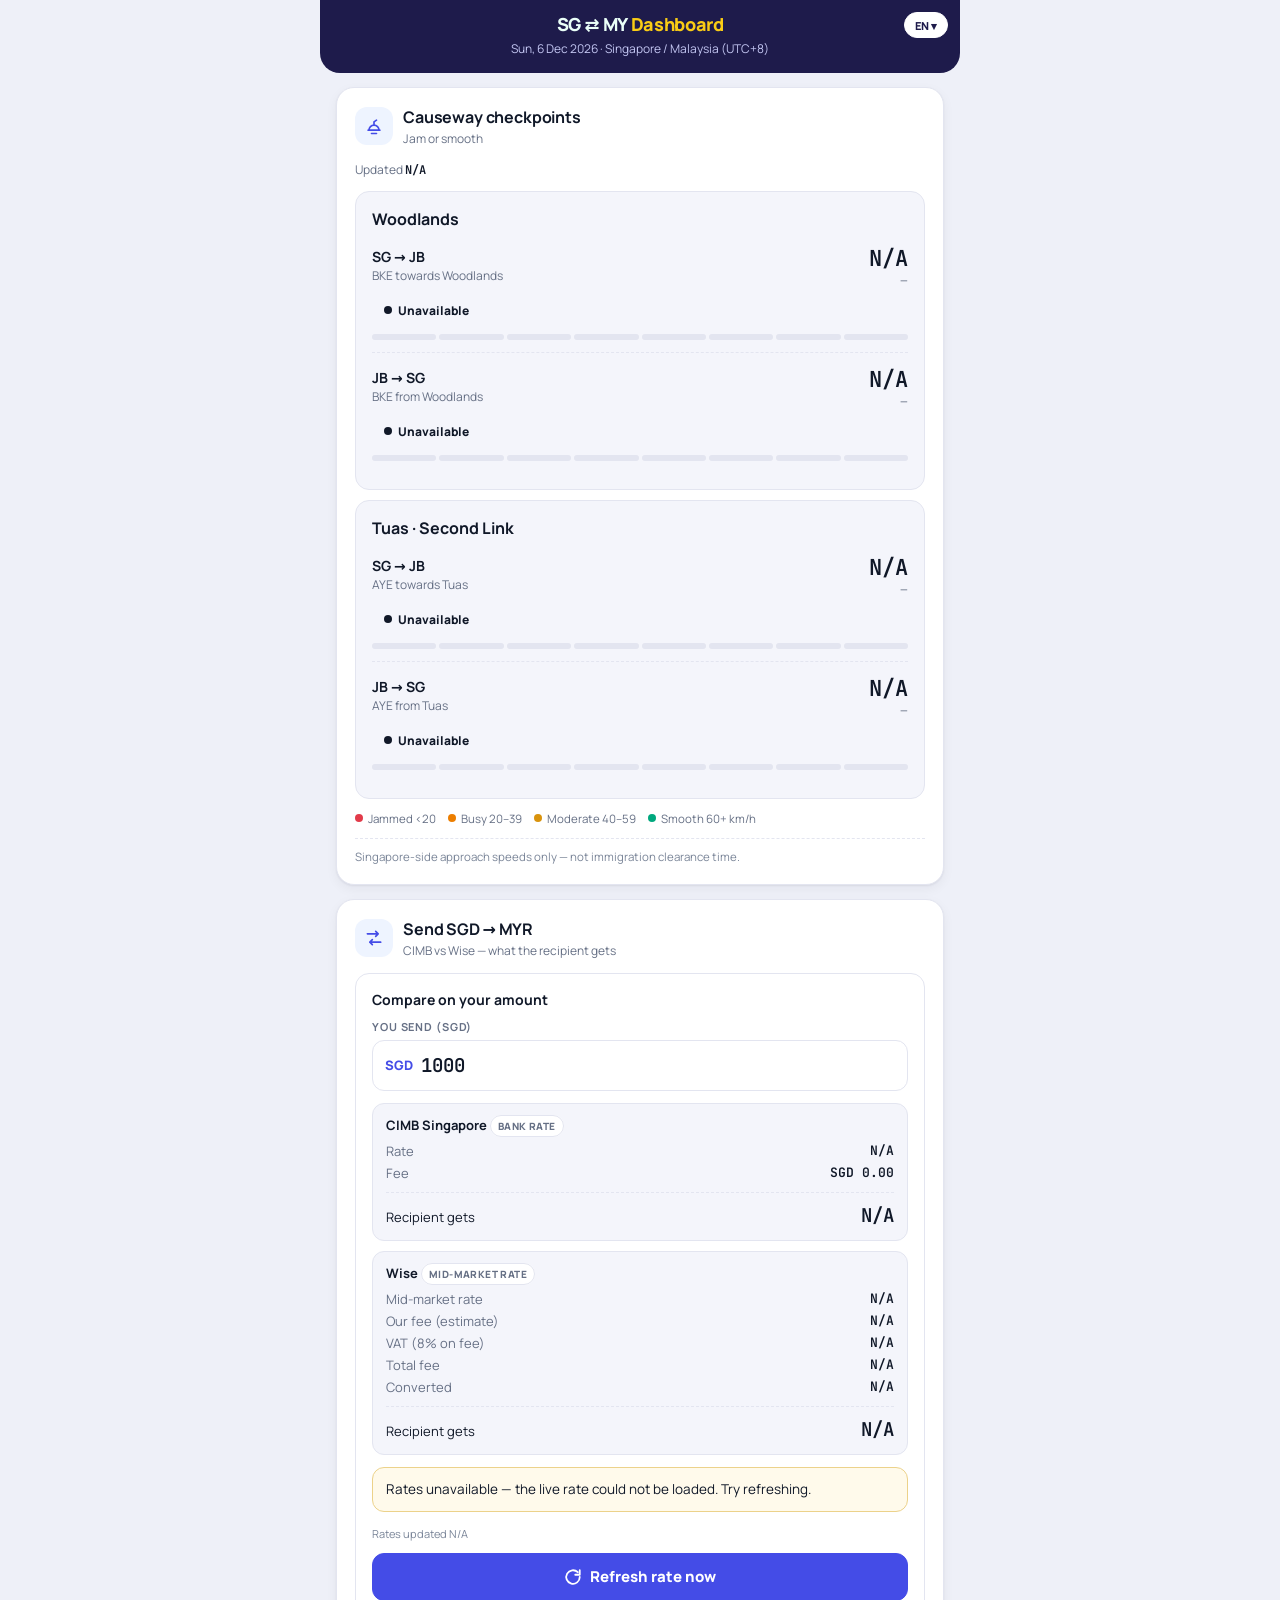
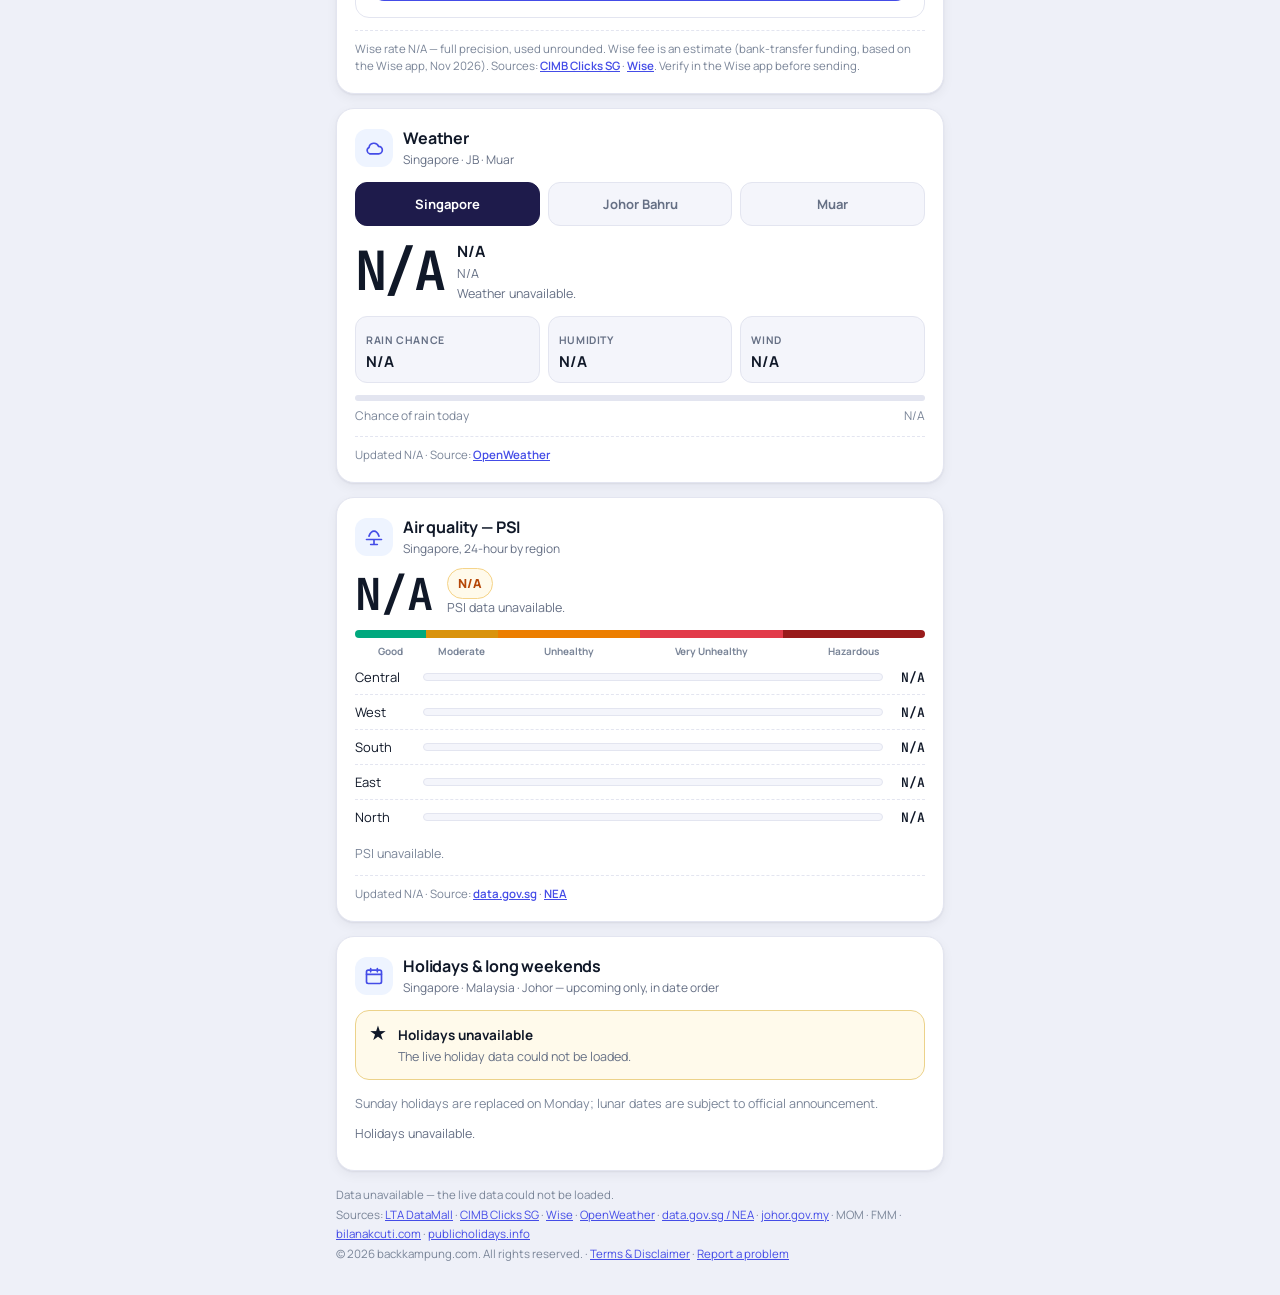
==== index.html @ 18e1eacb "Quick wins: share preview meta tags, real SVG favicon, footer feedback link (v2026-11-21.13)" ====
<!doctype html>
<!-- sgmydash page version: 2026-11-21.13 — bump on every deploy so the live version can be confirmed from the served HTML -->
<html lang="en">
<head>
<meta charset="utf-8" />
<meta name="viewport" content="width=device-width, initial-scale=1, viewport-fit=cover" />
<meta name="color-scheme" content="light dark" />
<link rel="icon" type="image/svg+xml" href="data:image/svg+xml,%3Csvg xmlns='http://www.w3.org/2000/svg' viewBox='0 0 64 64'%3E%3Crect width='64' height='64' rx='14' fill='%231e1b4b'/%3E%3Ctext x='32' y='44' font-size='36' text-anchor='middle' fill='%23facc15' font-family='Arial,sans-serif' font-weight='bold'%3E%E2%87%84%3C/text%3E%3C/svg%3E" />
<title>SG–MY Cross-Border Dashboard</title>
<meta name="description" content="Live Causeway checkpoint speeds, CIMB vs Wise SGD to MYR rates, Singapore/JB/Muar weather, PSI and holidays — in English, 中文 and Bahasa Malaysia." />
<meta property="og:type" content="website" />
<meta property="og:url" content="https://sgmydash.backkampung.com/" />
<meta property="og:title" content="SG–MY Cross-Border Dashboard" />
<meta property="og:description" content="Live Causeway checkpoint speeds, CIMB vs Wise SGD to MYR rates, Singapore/JB/Muar weather, PSI and holidays." />
<meta property="og:site_name" content="SG–MY Dashboard" />
<meta name="twitter:card" content="summary" />
<meta name="twitter:title" content="SG–MY Cross-Border Dashboard" />
<meta name="twitter:description" content="Live Causeway checkpoint speeds, CIMB vs Wise SGD to MYR rates, Singapore/JB/Muar weather, PSI and holidays." />
<link rel="stylesheet" href="fonts.css">
<style>
  :root{
    --bg:#eef0f8; --surface:#ffffff; --surface-2:#f4f5fb; --ink:#101828; --muted:#667085; --muted-2:#7a8598; --line:#e3e5f0;
    --accent:#444ce7; --accent-dark:#1e1b4b; --accent-soft:#eef4ff; --amber-soft:#fffaeb;
    --ok:#00a87e; --warn:#ec7e00; --bad:#e23b4a; --amber:#d9930d;
    --shadow:0 1px 2px rgba(16,24,40,.06),0 4px 12px rgba(16,24,40,.05);
    --radius:18px;
  }
  @media (prefers-color-scheme: dark){
    :root{ --bg:#0a0e1a; --surface:#1a2236; --surface-2:#232c42; --ink:#f2f4f7; --muted:#a1a2b3; --muted-2:#8a8a94; --line:#2e3a56; --accent:#818cf8; --accent-soft:#1e1b4b; --amber-soft:#2a2113; --ok:#00a87e; --warn:#ec7e00; --bad:#e23b4a; --amber:#d9930d; --shadow:0 1px 2px rgba(0,0,0,.5),0 6px 20px rgba(0,0,0,.35); }
  }
  *{box-sizing:border-box}
  body{margin:0;background:var(--bg);color:var(--ink);font-family:"Manrope",system-ui,-apple-system,Segoe UI,sans-serif;-webkit-font-smoothing:antialiased}
  button,input{min-height:2.25rem}
  a{color:var(--accent)}
  .wrap{max-width:640px;margin:0 auto;padding:0 16px 32px}
  p{overflow-wrap:break-word}
  .topbar{background:var(--accent-dark);color:#eafff8;margin:0 -16px;padding:14px 14px 16px;border-radius:0 0 20px 20px;display:flex;flex-direction:column;gap:2px;position:relative;z-index:30}
  .topbar-row{display:flex;gap:8px;align-items:center;justify-content:center}
  .topbar h1{font-size:18px;line-height:1.15;letter-spacing:-.02em;margin:0;font-weight:800}
  .topbar h1 span{color:#facc15}
  .topbar-title{flex:1;text-align:center;min-width:0}
  .date-line{text-align:center}
  .lang-toggle{position:absolute;top:12px;right:12px}
  #langBtn{font:800 11px "Manrope",sans-serif;color:#1e1b4b;background:#fff;border:1px solid #fff;border-radius:999px;padding:4px 10px;cursor:pointer;min-height:26px}
  .lang-menu{position:absolute;top:calc(100% + 6px);right:0;min-width:92px;background:#1e1b4b;border:1px solid rgba(255,255,255,.28);border-radius:10px;padding:4px;box-shadow:0 8px 24px rgba(0,0,0,.35);z-index:20}
  .lang-menu button{display:block;width:100%;text-align:left;font:800 11px "Manrope",sans-serif;color:#c3c6f2;background:none;border:0;border-radius:6px;padding:7px 10px;cursor:pointer}
  .lang-menu button:hover{background:rgba(255,255,255,.12);color:#fff}
  .lang-menu button.active{background:#fff;color:#1e1b4b}
  .date-line{font-size:12px;color:#c3c6f2;margin-top:3px}
  .live-row{display:flex;align-items:center;gap:6px;justify-content:flex-end;margin-top:4px;font-size:11px;color:#c3c6f2}
  .live-dot{width:7px;height:7px;border-radius:50%;background:#4ade80;flex:0 0 auto;animation:pulse 2s infinite}
  @keyframes pulse{0%,100%{opacity:1}50%{opacity:.35}}
  .stack{display:grid;grid-template-columns:1fr;gap:14px;margin-top:14px}
  .card{background:var(--surface);border:1px solid var(--line);border-radius:var(--radius);box-shadow:var(--shadow);padding:18px;min-width:0}
  .card-head{display:flex;align-items:flex-start;justify-content:space-between;gap:10px;margin-bottom:14px}
  .card-title{display:flex;gap:10px;align-items:center;min-width:0}
  .icon{width:38px;height:38px;border-radius:12px;background:var(--accent-soft);color:var(--accent);display:grid;place-items:center;flex:0 0 auto}
  .icon svg{width:20px;height:20px}
  .card-title h2{font-size:16px;margin:0;letter-spacing:-.01em}
  .card-title p{margin:2px 0 0;font-size:12px;color:var(--muted)}
  .src-foot{margin:12px 0 0;font-size:11.5px;color:var(--muted-2);border-top:1px dashed var(--line);padding-top:9px;line-height:1.55}
  .src-foot a{font-weight:600}
  .cp{border:1px solid var(--line);background:var(--surface-2);border-radius:14px;padding:16px}
  .cp + .cp{margin-top:10px}
  .cp h3{margin:0 0 2px;font-size:16px}
  .cp-dir{padding:12px 0;border-top:1px dashed var(--line)}
  .cp-top{display:flex;align-items:center;justify-content:space-between;gap:10px}
  .cp-dir:first-of-type{border-top:0}
  .cp-dir-main{flex:1 1 auto;min-width:0}
  .cp-dir-name{font-weight:700;font-size:14px}
  .cp-dir-road{font-size:12px;color:var(--muted);margin-top:1px}
  .cp-speed{flex:0 0 auto;font-family:"JetBrains Mono",monospace;font-weight:600;font-size:22px;white-space:nowrap;text-align:right}
  .cp-speed small{display:block;font-family:"Manrope",sans-serif;font-size:10px;font-weight:600;color:var(--muted)}
  .status{display:inline-flex;align-items:center;gap:6px;font-size:12px;font-weight:800;padding:6px 11px;border-radius:999px;white-space:nowrap;border:1px solid transparent}
  .cp-dir .status{margin-top:8px}
  .status i{width:8px;height:8px;border-radius:50%;background:currentColor;flex:0 0 auto}
  .st-smooth{background:#e6f4ea;color:#067a52;border-color:#bfe3cc}
  .st-moderate{background:#fef7e0;color:#b06000;border-color:#f2dd9a}
  .st-busy{background:#feefe3;color:#b54708;border-color:#f5cf9f}
  .st-jammed{background:#fdecea;color:#b42318;border-color:#f5b5ae}
  @media(prefers-color-scheme:dark){
    .st-smooth{background:#12291c;color:#7bc98d;border-color:#1f4630}
    .st-moderate{background:#2e2410;color:#e3b341;border-color:#5a4718}
    .st-busy{background:#2e1c0d;color:#f0a35e;border-color:#5f3a17}
    .st-jammed{background:#2a1512;color:#f97066;border-color:#5a2a22}
  }
  .bandbar{display:flex;gap:3px;margin-top:8px}
  .bandbar i{height:6px;flex:1;border-radius:99px;background:var(--line)}
  .bandbar i.on-jammed{background:#e23b4a}.bandbar i.on-busy{background:#ec7e00}.bandbar i.on-moderate{background:#d9930d}.bandbar i.on-smooth{background:#00a87e}
  .incident{display:flex;gap:8px;align-items:flex-start;margin-top:10px;background:#fdecea;border:1px solid #f5b5ae;border-radius:10px;padding:9px 11px;font-size:12.5px;line-height:1.5;color:#7a271a}
  @media(prefers-color-scheme:dark){.incident{background:#2a1512;border-color:#5a2a22;color:#fda29b}}
  .incident svg{width:15px;height:15px;flex:0 0 auto;margin-top:1px}
  .legend{display:flex;flex-wrap:wrap;gap:5px 12px;margin-top:12px;font-size:11.5px;color:var(--muted)}
  .legend span{display:inline-flex;align-items:center;gap:5px}
  .legend i{width:8px;height:8px;border-radius:50%}
  .updated{font-size:12px;color:var(--muted);margin:0 0 12px;line-height:1.5}
  .updated strong{color:var(--ink);font-family:"JetBrains Mono",monospace;font-weight:600}
  .fresh{font-size:11px;color:var(--muted-2)}
  .calc{margin-top:12px;border:1px solid var(--line);border-radius:14px;padding:16px}
  .calc h3{margin:0 0 10px;font-size:14px}
  label{font-size:11px;font-weight:700;letter-spacing:.08em;text-transform:uppercase;color:var(--muted);display:block;margin-bottom:6px}
  .field{display:flex;align-items:center;gap:8px;background:var(--surface);border:1.5px solid var(--line);border-radius:12px;padding:4px 12px}
  .field:focus-within{border-color:var(--accent)}
  .field span{font-weight:800;font-size:13px;color:var(--accent)}
  .field input{border:0;outline:0;background:transparent;width:100%;font-family:"JetBrains Mono",monospace;font-size:19px;font-weight:600;color:var(--ink);padding:8px 0;min-width:0}
  .cmp-results{display:grid;grid-template-columns:1fr;gap:10px;margin-top:12px}
  .cmp-box{border:1px solid var(--line);border-radius:12px;padding:12px 13px;background:var(--surface-2)}
  .cmp-box.best{border-color:var(--accent);background:var(--accent-soft)}
  .cmp-box h4{margin:0 0 8px;font-size:13px;display:flex;align-items:center;justify-content:space-between;gap:8px}
  .cmp-box dl{margin:0;display:grid;grid-template-columns:auto 1fr;gap:4px 12px;font-size:13px}
  .cmp-box dt{color:var(--muted)} .cmp-box dd{margin:0;text-align:right;font-family:"JetBrains Mono",monospace;font-weight:600}
  .cmp-box .recv{margin-top:10px;padding-top:10px;border-top:1px dashed var(--line);display:flex;justify-content:space-between;align-items:baseline;gap:10px;font-size:13px}
  .cmp-box .recv span,.cmp-box .recv b{white-space:nowrap}
  .cmp-box .recv b{font-family:"JetBrains Mono",monospace;font-size:19px;font-weight:600}
  .best-tag{font-size:11px;font-weight:800;letter-spacing:.05em;text-transform:uppercase;background:var(--accent);color:#fff;padding:4px 8px;border-radius:999px}
  .rate-type{font-size:10px;font-weight:800;letter-spacing:.04em;text-transform:uppercase;background:var(--surface);color:var(--muted);border:1px solid var(--line);padding:3px 7px;border-radius:999px;white-space:nowrap}
  .cmp-box .recv b .trail{color:var(--muted)}
  .verdict{margin-top:12px;font-size:13.5px;line-height:1.6;background:var(--amber-soft);border:1px solid #ecd28a;border-radius:12px;padding:11px 13px}
  @media(prefers-color-scheme:dark){.verdict{border-color:#5a4718}}
  .rate-refresh-row{margin-top:12px}
  .rate-refresh-btn{display:flex;align-items:center;justify-content:center;gap:8px;width:100%;background:var(--surface-2);color:var(--muted);border:1.5px solid var(--line);border-radius:12px;padding:12px;font:800 15px "Manrope",sans-serif;cursor:pointer;min-height:48px;opacity:.72;transition:opacity .3s ease,background .3s ease,color .3s ease,border-color .3s ease}
  .rate-refresh-btn svg{width:18px;height:18px;flex:0 0 auto}
  .rate-refresh-btn.stale{background:var(--accent);color:#fff;border-color:var(--accent);opacity:1;animation:btnpulse 1.6s ease-in-out infinite}
  .rate-refresh-btn:disabled{opacity:.65;cursor:not-allowed;animation:none}
  .rate-refresh-btn.busy:disabled{cursor:wait}
  @keyframes btnpulse{0%,100%{box-shadow:0 0 0 0 rgba(68,76,231,.45)}50%{box-shadow:0 0 0 7px rgba(68,76,231,0)}}
  .tabs{display:flex;gap:8px;margin-bottom:14px}
  .tabs button{flex:1;border:1.5px solid var(--line);background:var(--surface-2);border-radius:12px;padding:10px 6px;cursor:pointer;font:700 13px "Manrope",sans-serif;color:var(--muted);min-height:44px}
  .tabs button[aria-selected="true"]{background:var(--accent-dark);color:#fff;border-color:var(--accent-dark)}
  .wx-main{display:flex;gap:14px;align-items:center}
  .wx-temp{font-family:"JetBrains Mono",monospace;font-size:54px;font-weight:700;letter-spacing:-.05em;line-height:1}
  .wx-cond{font-weight:700;font-size:15.5px}
  .wx-feels{color:var(--muted);font-size:12.5px;margin-top:3px}
  .wx-grid{display:grid;grid-template-columns:repeat(3,1fr);gap:8px;margin-top:14px}
  .wx-cell{background:var(--surface-2);border:1px solid var(--line);border-radius:12px;padding:10px}
  .wx-cell b{display:block;font-size:15px;margin-top:2px}
  .wx-cell span{font-size:10.5px;font-weight:700;letter-spacing:.06em;text-transform:uppercase;color:var(--muted)}
  .rainbar{height:6px;background:var(--line);border-radius:99px;margin-top:12px;overflow:hidden}
  .rainbar i{display:block;height:100%;background:#0284c7;border-radius:99px;transition:width .4s ease}
  .rain-label{display:flex;justify-content:space-between;font-size:12px;color:var(--muted-2);margin-top:6px}
  .psi-hero{display:flex;align-items:center;gap:14px;margin-bottom:10px}
  .psi-num{font-family:"JetBrains Mono",monospace;font-size:44px;font-weight:700;line-height:1}
  .band{font-weight:800;font-size:12.5px;padding:6px 10px;border-radius:999px;background:var(--amber-soft);color:#b54708;border:1px solid #f5d48b}
  .band-good{background:#e6f4ea;color:#067a52;border-color:#bfe3cc}
  .band-moderate{background:#fef7e0;color:#b06000;border-color:#f2dd9a}
  .band-unhealthy{background:#feefe3;color:#b54708;border-color:#f5cf9f}
  .band-vunhealthy{background:#fdecea;color:#b42318;border-color:#f5b5ae}
  .band-hazardous{background:#fdecea;color:#7f1d1d;border-color:#f5b5ae}
  @media(prefers-color-scheme:dark){
    .band-good{background:#12291c;color:#7bc98d;border-color:#1f4630}
    .band-moderate{background:#2e2410;color:#e3b341;border-color:#5a4718}
    .band-unhealthy{background:#2e1c0d;color:#f0a35e;border-color:#5f3a17}
    .band-vunhealthy{background:#2a1512;color:#f97066;border-color:#5a2a22}
    .band-hazardous{background:#2a1512;color:#fda29b;border-color:#5a2a22}
  }
  /* PSI severity scale — five labelled bands, marker at the overall PSI (AccuWeather-style) */
  .psi-scale{position:relative;margin:14px 0 2px}
  .psi-scale-bar{position:relative;display:flex;height:8px;border-radius:99px;overflow:hidden}
  .psi-scale-bar i{display:block;height:100%}
  .psi-marker{position:absolute;top:-5px;width:3px;height:18px;background:#fff;border-radius:2px;box-shadow:0 0 0 1px rgba(0,0,0,.45);transform:translateX(-50%)}
  .psi-scale-labels{display:flex;margin-top:6px}
  .psi-scale-labels span{font-size:10px;font-weight:700;color:var(--muted-2);text-align:center}
  .psi-scale-labels span:nth-child(1),.psi-scale-labels span:nth-child(2){flex:0 0 12.5%}
  .psi-scale-labels span:nth-child(3),.psi-scale-labels span:nth-child(4),.psi-scale-labels span:nth-child(5){flex:0 0 25%}
  .psi-row{display:grid;grid-template-columns:58px 1fr 32px;gap:10px;align-items:center;padding:8px 0;border-top:1px dashed var(--line);font-size:13px}
  .psi-row:first-of-type{border-top:0}
  .bar{height:8px;background:var(--surface-2);border:1px solid var(--line);border-radius:99px;overflow:hidden}
  .bar i{display:block;height:100%;border-radius:99px}
  .psi-val{font-family:"JetBrains Mono",monospace;font-weight:600;text-align:right}
  .note{font-size:12.5px;color:var(--muted-2);line-height:1.55;margin:10px 0 0}
  .longweekend{display:flex;gap:11px;background:var(--amber-soft);border:1px solid #ecd28a;border-radius:14px;padding:12px 13px;margin-bottom:14px}
  @media(prefers-color-scheme:dark){.longweekend{border-color:#5a4718}}
  .longweekend strong{font-size:13.5px}
  .longweekend p{margin:3px 0 0;font-size:12.5px;color:var(--muted);line-height:1.5}
  /* Offline banner — shows only when the device itself has no connection,
     e.g. signal dropping while crossing the Causeway. Hidden otherwise. */
  .offline-banner{display:flex;gap:10px;align-items:center;justify-content:space-between;background:var(--amber-soft);border:1px solid #ecd28a;border-radius:14px;padding:12px 13px;margin:14px 0 0;font-size:13px;line-height:1.5}
  @media(prefers-color-scheme:dark){.offline-banner{border-color:#5a4718}}
  .offline-banner[hidden]{display:none}
  .offline-banner button{flex:0 0 auto;font:800 13px "Manrope",sans-serif;color:#fff;background:var(--accent);border:0;border-radius:999px;padding:8px 14px;cursor:pointer}
  .hol-cols h3{font-size:12px;letter-spacing:.1em;text-transform:uppercase;margin:16px 0 6px;display:flex;align-items:center;gap:8px}
  .hol-cols h3:first-child{margin-top:0}
  .flag{width:22px;height:15px;border-radius:3px;overflow:hidden;display:inline-block;flex:0 0 auto;border:1px solid var(--line)}
  .hol{list-style:none;margin:0;padding:0}
  .hol li{display:flex;gap:10px;padding:8px 0;border-top:1px dashed var(--line);font-size:13px;align-items:baseline}
  .hol li:first-child{border-top:0}
  .hol time{font-family:"JetBrains Mono",monospace;font-size:12px;font-weight:600;color:var(--accent);white-space:nowrap;min-width:84px}
  .hol .dow{color:var(--muted);font-size:12px;margin-left:auto;white-space:nowrap}
  .johor-box{margin-top:14px;border:1px solid var(--line);background:var(--surface-2);border-radius:12px;padding:12px 13px}
  .johor-head{display:flex;align-items:center;justify-content:space-between;gap:8px;margin-bottom:2px}
  .johor-head h4{margin:0;font-size:13.5px}
  .johor-head span{font-size:11px;font-weight:800;letter-spacing:.06em;text-transform:uppercase;color:var(--accent);background:var(--accent-soft);border:1px solid var(--line);padding:4px 8px;border-radius:999px;white-space:nowrap}
  .johor-note{font-size:12px;color:var(--muted);line-height:1.55;margin:6px 0 4px}
  .hol-johor li{align-items:flex-start}
  .hol-johor .hol-main{flex:1;min-width:0;line-height:1.4}
  .hol-johor .hol-sub{display:block;font-size:11.5px;color:var(--muted);margin-top:2px;line-height:1.45}
  .tag{display:inline-block;font-size:10.5px;font-weight:800;letter-spacing:.02em;padding:2px 7px;border-radius:999px;vertical-align:1px;margin-left:6px;white-space:nowrap}
  .tag-only{background:#0d9488;color:#fff}
  .tag-shared{background:var(--surface);color:var(--muted);border:1px solid var(--line)}
  .tag-replace{background:var(--amber-soft);color:#92400e;border:1px solid #ecd28a}
  .tag-sg{background:#fdecea;color:#b42318;border:1px solid #f5b5ae}
  .tag-my{background:#e8effc;color:#175cd3;border:1px solid #b8cdf5}
  @media(prefers-color-scheme:dark){.tag-replace{color:#fbbf24;border-color:#5a4718}.tag-sg{background:#2a1512;color:#f97066;border-color:#5a2a22}.tag-my{background:#14213d;color:#84adff;border-color:#2f4a7a}}
  .hol-merged li{align-items:flex-start}
  .hol-merged .hol-main{flex:1;min-width:0;line-height:1.4}
  .hol-merged .hol-sub{display:block;font-size:11.5px;color:var(--muted);margin-top:2px;line-height:1.45}
  .hol li.hol-year{border-top:0;padding:14px 0 3px;font-size:12px;font-weight:800;letter-spacing:.12em;text-transform:uppercase;color:var(--accent);align-items:center}
  .hol li.hol-year:first-child{padding-top:2px}
  .hol li.hol-year::after{content:"";flex:1;border-top:2px solid var(--accent-soft)}
  .hol li.hol-empty{border-top:0;color:var(--muted);font-size:12.5px;line-height:1.5}
  #holAll{max-height:500px;overflow-y:auto}
  footer{margin-top:14px;font-size:11.5px;color:var(--muted-2);line-height:1.7}
  footer a{text-decoration:underline}
  /* Loading screen — covers the page until the first data pull finishes,
     so the first paint is never a stale snapshot. Fades out once ready. */
  .loader{position:fixed;inset:0;z-index:50;display:flex;flex-direction:column;align-items:center;justify-content:center;gap:14px;background:var(--bg);color:var(--ink);transition:opacity .35s ease,visibility .35s ease}
  .loader.done{opacity:0;visibility:hidden;pointer-events:none}
  .loader .spin{width:44px;height:44px;border-radius:50%;border:4px solid var(--line);border-top-color:var(--accent);animation:spin .8s linear infinite}
  @keyframes spin{to{transform:rotate(360deg)}}
  .loader-text{font-size:14px;color:var(--muted)}
  @media (prefers-reduced-motion: reduce){*{transition:none!important;animation:none!important}}
</style>
<noscript><style>.loader{display:none}</style></noscript>
</head>
<body>
<div class="loader" id="loader" role="status" aria-live="polite">
  <div class="spin" aria-hidden="true"></div>
  <div class="loader-text" data-i18n="loading">Loading live data…</div>
</div>
<div class="wrap">
  <noscript><div style="background:var(--amber-soft);border:1px solid #ecd28a;border-radius:12px;padding:12px 13px;margin:14px 0 0;font-size:13px;line-height:1.5" data-i18n="noscript">Live data needs JavaScript — please enable it. The values below are from 15 Nov 2026.</div></noscript>

  <header class="topbar">
    <div class="topbar-row">
      <div class="topbar-title">
        <h1>SG ⇄ MY <span>Dashboard</span></h1>
      </div>
    </div>
    <div class="date-line" id="headerDate">Sun 15 Nov 2026 · Singapore / Malaysia (UTC+8)</div>
    <div class="lang-toggle">
      <button type="button" id="langBtn" aria-haspopup="true" aria-expanded="false">EN ▾</button>
      <div class="lang-menu" id="langMenu" role="menu" hidden>
        <button type="button" data-lang="en" role="menuitem">EN</button>
        <button type="button" data-lang="zh" role="menuitem">中文</button>
        <button type="button" data-lang="ms" role="menuitem">BM</button>
      </div>
    </div>
  </header>

  <div class="offline-banner" id="offlineBanner" role="alert" hidden>
    <span data-i18n-html="offline"><strong>No internet connection.</strong> Please check your device network, then refresh this page.</span>
    <button type="button" id="offlineRefreshBtn" data-i18n="offline_refresh">Refresh</button>
  </div>

  <main class="stack">

    <!-- 1 · Checkpoints — Worker, auto-updates every 30 min -->
    <section class="card" aria-labelledby="cp-h">
      <div class="card-head">
        <div class="card-title">
          <div class="icon"><svg viewBox="0 0 24 24" fill="none" stroke="currentColor" stroke-width="2" stroke-linecap="round" stroke-linejoin="round"><path d="M5 17h14M6 17a6 6 0 0 1 12 0M12 11V7M12 7l3-2M9 21h6"/></svg></div>
          <div><h2 id="cp-h" data-i18n="cp_title">Causeway checkpoints</h2><p data-i18n="cp_sub">Jam or smooth</p></div>
        </div>
      </div>
      <p class="updated"><span data-i18n="updated">Updated</span> <strong id="cpUpdated">15 Nov 2026, 11:45 pm</strong></p>
      <div class="cp">
        <h3 data-i18n="cp_woodlands">Woodlands</h3>
        <div class="cp-dir" data-cp="woodlands_sg_jb">
          <div class="cp-top">
            <div class="cp-dir-main"><div class="cp-dir-name">SG → JB</div><div class="cp-dir-road" data-i18n="road_bke_to">BKE towards Woodlands</div></div>
            <div class="cp-speed"><span class="cp-speed-num">14 km/h</span><small class="cp-band">Band 2 of 8</small></div>
          </div>
          <span class="status st-jammed"><i></i><span class="status-label">Jammed</span></span>
          <div class="bandbar" aria-hidden="true"><i class="on-jammed"></i><i class="on-jammed"></i><i></i><i></i><i></i><i></i><i></i><i></i></div>
        </div>
        <div class="cp-dir" data-cp="woodlands_jb_sg">
          <div class="cp-top">
            <div class="cp-dir-main"><div class="cp-dir-name">JB → SG</div><div class="cp-dir-road" data-i18n="road_bke_from">BKE from Woodlands</div></div>
            <div class="cp-speed"><span class="cp-speed-num">70+ km/h</span><small class="cp-band">Band 8 of 8</small></div>
          </div>
          <span class="status st-smooth"><i></i><span class="status-label">Smooth</span></span>
          <div class="bandbar" aria-hidden="true"><i class="on-smooth"></i><i class="on-smooth"></i><i class="on-smooth"></i><i class="on-smooth"></i><i class="on-smooth"></i><i class="on-smooth"></i><i class="on-smooth"></i><i class="on-smooth"></i></div>
        </div>
        <div class="incident" id="cpIncident" style="display:none"><svg viewBox="0 0 24 24" fill="none" stroke="currentColor" stroke-width="2" stroke-linecap="round" stroke-linejoin="round"><path d="M12 3 2.5 20h19L12 3ZM12 10v4M12 17.5v.5"/></svg><span id="cpIncidentText"></span></div>
      </div>
      <div class="cp">
        <h3 data-i18n="cp_tuas">Tuas · Second Link</h3>
        <div class="cp-dir" data-cp="tuas_sg_jb">
          <div class="cp-top">
            <div class="cp-dir-main"><div class="cp-dir-name">SG → JB</div><div class="cp-dir-road" data-i18n="road_aye_to">AYE towards Tuas</div></div>
            <div class="cp-speed"><span class="cp-speed-num">48 km/h</span><small class="cp-band">Band 6 of 8</small></div>
          </div>
          <span class="status st-moderate"><i></i><span class="status-label">Moderate</span></span>
          <div class="bandbar" aria-hidden="true"><i class="on-moderate"></i><i class="on-moderate"></i><i class="on-moderate"></i><i class="on-moderate"></i><i class="on-moderate"></i><i class="on-moderate"></i><i></i><i></i></div>
        </div>
        <div class="cp-dir" data-cp="tuas_jb_sg">
          <div class="cp-top">
            <div class="cp-dir-main"><div class="cp-dir-name">JB → SG</div><div class="cp-dir-road" data-i18n="road_aye_from">AYE from Tuas</div></div>
            <div class="cp-speed"><span class="cp-speed-num">31 km/h</span><small class="cp-band">Band 4 of 8</small></div>
          </div>
          <span class="status st-busy"><i></i><span class="status-label">Busy</span></span>
          <div class="bandbar" aria-hidden="true"><i class="on-busy"></i><i class="on-busy"></i><i class="on-busy"></i><i class="on-busy"></i><i></i><i></i><i></i><i></i></div>
        </div>
        <div class="incident" id="cpIncidentTuas" style="display:none"><svg viewBox="0 0 24 24" fill="none" stroke="currentColor" stroke-width="2" stroke-linecap="round" stroke-linejoin="round"><path d="M12 3 2.5 20h19L12 3ZM12 10v4M12 17.5v.5"/></svg><span id="cpIncidentTuasText"></span></div>
      </div>
      <div class="legend" aria-label="How the status is decided">
        <span><i style="background:#e23b4a"></i><span data-i18n="leg_jammed">Jammed &lt;20</span></span>
        <span><i style="background:#ec7e00"></i><span data-i18n="leg_busy">Busy 20–39</span></span>
        <span><i style="background:#d9930d"></i><span data-i18n="leg_moderate">Moderate 40–59</span></span>
        <span><i style="background:#00a87e"></i><span data-i18n="leg_smooth">Smooth 60+ km/h</span></span>
      </div>
      <p class="src-foot" data-i18n="cp_foot">Singapore-side approach speeds only — not immigration clearance time.</p>
    </section>

    <!-- 2 · CIMB vs Wise -->
    <section class="card" aria-labelledby="cmp-h">
      <div class="card-head">
        <div class="card-title">
          <div class="icon"><svg viewBox="0 0 24 24" fill="none" stroke="currentColor" stroke-width="2" stroke-linecap="round" stroke-linejoin="round"><path d="M4 7h13M17 7l-3-3M17 7l-3 3M20 17H7m0 0 3 3M7 17l3-3"/></svg></div>
          <div><h2 id="cmp-h" data-i18n="fx_title">Send SGD → MYR</h2><p data-i18n="fx_sub">CIMB vs Wise — what the recipient gets</p></div>
        </div>
      </div>

      <div class="calc">
        <h3 data-i18n="fx_compare">Compare on your amount</h3>
        <div><label for="sendAmt" data-i18n="fx_send">You send (SGD)</label><div class="field"><span>SGD</span><input id="sendAmt" type="number" inputmode="decimal" value="1000" min="0" step="any"></div></div>
        <div class="cmp-results">
          <div class="cmp-box" id="cimbBox">
            <h4><span>CIMB Singapore <span class="rate-type" data-i18n="fx_bank_rate">Bank rate</span></span> <span class="best-tag" id="cimbBest" data-i18n="fx_best" hidden>Best</span></h4>
            <dl><dt data-i18n="fx_rate">Rate</dt><dd id="cimbRateVal">—</dd><dt data-i18n="fx_fee">Fee</dt><dd>SGD 0.00</dd></dl>
            <div class="recv"><span data-i18n="fx_recv">Recipient gets</span><b id="cimbRecv">—</b></div>
          </div>
          <div class="cmp-box" id="wiseBox">
            <h4><span>Wise <span class="rate-type" data-i18n="fx_mid_rate">Mid-market rate</span></span> <span class="best-tag" id="wiseBest" data-i18n="fx_best" hidden>Best</span></h4>
            <dl><dt data-i18n="fx_mid_rate">Mid-market rate</dt><dd id="wiseRateVal">—</dd><dt data-i18n="fx_our_fee">Our fee (estimate)</dt><dd id="wiseOurFee">—</dd><dt data-i18n="fx_vat">VAT (8% on fee)</dt><dd id="wiseVat">—</dd><dt data-i18n="fx_total_fee">Total fee</dt><dd id="wiseFeeOut">—</dd><dt data-i18n="fx_converted">Converted</dt><dd id="wiseNet">—</dd></dl>
            <div class="recv"><span data-i18n="fx_recv">Recipient gets</span><b id="wiseRecv">—</b></div>
          </div>
        </div>
        <p class="verdict" id="verdict"></p>
        <p class="fresh" id="ratesUpdated" style="margin:10px 0 0"><span data-i18n="fx_rates_updated">Rates updated</span> <span id="ratesUpdatedAt">—</span></p>
        <div class="rate-refresh-row">
          <button type="button" id="rateRefreshBtn" class="rate-refresh-btn" disabled><svg viewBox="0 0 24 24" fill="none" stroke="currentColor" stroke-width="2.4" stroke-linecap="round" stroke-linejoin="round" aria-hidden="true"><path d="M21 12a9 9 0 1 1-2.64-6.36M21 3v6h-6"/></svg><span id="rateRefreshLabel">Refresh rate</span></button>
        </div>
      </div>
      <p class="src-foot"><span data-i18n="fx_foot_a">Wise rate</span> <span id="wiseRateFoot">—</span> <span data-i18n="fx_foot_b">— full precision, used unrounded. Wise fee is an estimate (bank-transfer funding, based on the Wise app, Nov 2026). Sources:</span> <a href="https://www.cimbclicks.com.sg/sgd-to-myr" target="_blank" rel="noopener">CIMB Clicks SG</a> · <a href="https://wise.com/" target="_blank" rel="noopener">Wise</a>. <span data-i18n="fx_foot_c">Verify in the Wise app before sending.</span></p>
    </section>

    <!-- 3 · Weather — Worker, auto-updates every 30 min -->
    <section class="card" aria-labelledby="wx-h">
      <div class="card-head">
        <div class="card-title">
          <div class="icon"><svg viewBox="0 0 24 24" fill="none" stroke="currentColor" stroke-width="2" stroke-linecap="round" stroke-linejoin="round"><path d="M17.5 19a4.5 4.5 0 0 0 0-9 6 6 0 0 0-11.5 1.5A4 4 0 0 0 7 19h10.5Z"/></svg></div>
          <div><h2 id="wx-h" data-i18n="wx_title">Weather</h2><p data-i18n="wx_sub">Singapore · JB · Muar</p></div>
        </div>
      </div>
      <div class="tabs" role="tablist" aria-label="Choose city">
        <button type="button" role="tab" aria-selected="true" data-city="sg" data-i18n="wx_tab_sg">Singapore</button>
        <button type="button" role="tab" aria-selected="false" data-city="jb" data-i18n="wx_tab_jb">Johor Bahru</button>
        <button type="button" role="tab" aria-selected="false" data-city="muar" data-i18n="wx_tab_muar">Muar</button>
      </div>
      <div class="wx-main">
        <div class="wx-temp" id="wxTemp">31°</div>
        <div>
          <div class="wx-cond" id="wxCond">Thundery showers</div>
          <div class="wx-feels" id="wxFeels">Feels like 36° · H 32° / L 26°</div>
          <div class="wx-feels" id="wxAdvice">Pack an umbrella — heaviest rain mid-afternoon.</div>
        </div>
      </div>
      <div class="wx-grid">
        <div class="wx-cell"><span data-i18n="wx_rain">Rain chance</span><b id="wxRain">70%</b></div>
        <div class="wx-cell"><span data-i18n="wx_hum">Humidity</span><b id="wxHum">79%</b></div>
        <div class="wx-cell"><span data-i18n="wx_wind">Wind</span><b id="wxWind">12 km/h</b></div>
      </div>
      <div class="rainbar" aria-hidden="true"><i id="rainBar" style="width:70%"></i></div>
      <div class="rain-label"><span data-i18n="wx_rain_today">Chance of rain today</span><span id="rainLabel">70% — likely</span></div>
      <p class="src-foot"><span data-i18n="updated">Updated</span> <span id="wxUpdated">15 Nov 2026</span> · <span data-i18n="wx_source">Source:</span> <a href="https://openweathermap.org/" target="_blank" rel="noopener">OpenWeather</a></p>
    </section>

    <!-- 4 · PSI — Worker, auto-updates every 30 min -->
    <section class="card" aria-labelledby="psi-h">
      <div class="card-head">
        <div class="card-title">
          <div class="icon"><svg viewBox="0 0 24 24" fill="none" stroke="currentColor" stroke-width="2" stroke-linecap="round" stroke-linejoin="round"><path d="M3 15h18M6 11c1.5-4 4-6 6-6s4.5 2 6 6M12 15v6M8 21h8"/></svg></div>
          <div><h2 id="psi-h" data-i18n="psi_title">Air quality — PSI</h2><p data-i18n="psi_sub">Singapore, 24-hour by region</p></div>
        </div>
      </div>
      <div class="psi-hero">
        <div class="psi-num" id="psiOverall">52</div>
        <div><span class="band" id="psiBand">MODERATE</span><p id="psiAdvice" style="margin:6px 0 0;font-size:12.5px;color:var(--muted)">Normal activities fine.</p></div>
      </div>
      <div class="psi-scale" aria-hidden="true">
        <div class="psi-scale-bar">
          <i style="width:12.5%;background:#00a87e"></i>
          <i style="width:12.5%;background:#d9930d"></i>
          <i style="width:25%;background:#ec7e00"></i>
          <i style="width:25%;background:#e23b4a"></i>
          <i style="width:25%;background:#991b1b"></i>
        </div>
        <b class="psi-marker" id="psiMarker" style="left:13%"></b>
        <div class="psi-scale-labels"><span data-i18n="psi_good">Good</span><span data-i18n="psi_moderate">Moderate</span><span data-i18n="psi_unhealthy">Unhealthy</span><span data-i18n="psi_vunhealthy">Very Unhealthy</span><span data-i18n="psi_hazardous">Hazardous</span></div>
      </div>
      <div id="psiList">
        <div class="psi-row" data-region="central"><span data-i18n="psi_region_central">Central</span><div class="bar"><i style="width:52%;background:#d9930d"></i></div><span class="psi-val">52</span></div>
        <div class="psi-row" data-region="west"><span data-i18n="psi_region_west">West</span><div class="bar"><i style="width:55%;background:#d9930d"></i></div><span class="psi-val">55</span></div>
        <div class="psi-row" data-region="south"><span data-i18n="psi_region_south">South</span><div class="bar"><i style="width:51%;background:#d9930d"></i></div><span class="psi-val">51</span></div>
        <div class="psi-row" data-region="east"><span data-i18n="psi_region_east">East</span><div class="bar"><i style="width:48%;background:#00a87e"></i></div><span class="psi-val">48</span></div>
        <div class="psi-row" data-region="north"><span data-i18n="psi_region_north">North</span><div class="bar"><i style="width:44%;background:#00a87e"></i></div><span class="psi-val">44</span></div>
      </div>
      <p class="note" id="psiNote" data-i18n="psi_note">0–50 Good · 51–100 Moderate · 101–200 Unhealthy · 201–300 Very Unhealthy · 301+ Hazardous</p>
      <p class="src-foot"><span data-i18n="updated">Updated</span> <span id="psiUpdated">15 Nov 2026</span> · <span data-i18n="wx_source">Source:</span> <a href="https://data.gov.sg/" target="_blank" rel="noopener">data.gov.sg</a> · <a href="https://www.nea.gov.sg/" target="_blank" rel="noopener">NEA</a></p>
    </section>

    <!-- 5 · Holidays — Worker, fresh on every load, re-checked daily at 12am -->
    <section class="card" aria-labelledby="hol-h">
      <div class="card-head">
        <div class="card-title">
          <div class="icon"><svg viewBox="0 0 24 24" fill="none" stroke="currentColor" stroke-width="2" stroke-linecap="round" stroke-linejoin="round"><rect x="3" y="5" width="18" height="16" rx="2"/><path d="M8 3v4M16 3v4M3 10h18"/></svg></div>
          <div><h2 id="hol-h" data-i18n="hol_title">Holidays &amp; long weekends</h2><p data-i18n="hol_sub">Singapore · Malaysia · Johor — upcoming only, in date order</p></div>
        </div>
      </div>
      <div class="longweekend">
        <div style="font-size:20px;line-height:1" aria-hidden="true">★</div>
        <div><strong id="lwTitle">Next long weekend: Christmas — Fri 25 to Sun 27 Dec 2026</strong><p id="lwDetail">Both countries off Fri 25 Dec. Add Mon 28 Dec leave for 4 days.</p></div>
      </div>
      <div class="hol-cols">
        <p class="note" style="margin:0 0 4px" data-i18n="hol_note">Sunday holidays are replaced on Monday; lunar dates are subject to official announcement.</p>
        <ul class="hol hol-merged" id="holAll">
          <li class="hol-empty" data-i18n="hol_empty">Enable JavaScript to load live holidays.</li>
        </ul>
      </div>
    </section>

  </main>

  <footer>
    <span id="footerSnapshot">Snapshot: Sun 15 Nov 2026, Singapore time.</span><br>
    <span data-i18n="footer_sources">Sources:</span> <a href="https://datamall.lta.gov.sg/content/datamall/en.html" target="_blank" rel="noopener">LTA DataMall</a> · <a href="https://www.cimbclicks.com.sg/sgd-to-myr" target="_blank" rel="noopener">CIMB Clicks SG</a> · <a href="https://wise.com/" target="_blank" rel="noopener">Wise</a> · <a href="https://openweathermap.org/" target="_blank" rel="noopener">OpenWeather</a> · <a href="https://data.gov.sg/" target="_blank" rel="noopener">data.gov.sg / NEA</a> · <a href="https://www.johor.gov.my/" target="_blank" rel="noopener">johor.gov.my</a> · MOM · FMM · <a href="https://www.bilanakcuti.com/" target="_blank" rel="noopener">bilanakcuti.com</a> · <a href="https://publicholidays.info/malaysia/johor/" target="_blank" rel="noopener">publicholidays.info</a><br>
    © 2026 backkampung.com. <span data-i18n="footer_rights">All rights reserved.</span> · <a href="terms.html" data-i18n="footer_terms">Terms &amp; Disclaimer</a> · <a href="https://github.com/backkampung/sgmydash/issues" target="_blank" rel="noopener" data-i18n="footer_feedback">Report a problem</a>
  </footer>
</div>

<script>
(function(){
  'use strict';
  function fmt(n){ return n.toLocaleString('en-SG',{minimumFractionDigits:2, maximumFractionDigits:2}); }
  // Recipient amount with the cents muted (XE-style) — the whole MYR stands out, the cents stay readable.
  function fmtRecv(v){ var s = fmt(v); var i = s.lastIndexOf('.'); if(i < 0) return 'MYR ' + s; return 'MYR ' + s.slice(0,i) + '<span class="trail">' + s.slice(i) + '</span>'; }
  function degC(s){ return String(s).replace(/(\d)C/g, '$1°C'); }   // Worker sends "26C" — render as "26°C"
  function $(id){ return document.getElementById(id); }
  function setText(id, v){ var el = $(id); if(el) el.textContent = v; }   // no-op when the id is missing
  function fmtTime(v){
    if(!v) return null;
    var d = (typeof v==='number') ? new Date(v) : new Date(v);
    if(isNaN(d.getTime())) return null;   // invalid date — callers show N/A, never the raw input
    try{ return new Intl.DateTimeFormat(loc(),{timeZone:'Asia/Singapore',day:'numeric',month:'short',year:'numeric',hour:'numeric',minute:'2-digit',hour12:true}).format(d).replace(',',''); }catch(e){ return d.toLocaleString(loc()); }
  }
  function esc(s){ return String(s==null?'':s).replace(/[&<>"']/g,function(c){return {'&':'&amp;','<':'&lt;','>':'&gt;','"':'&quot;',"'":'&#39;'}[c];}); }

  var RATE_STALE_MS = 5 * 60 * 1000;        // 5 min — how old the rate must be before its refresh button lights up
  var DATA_REFRESH_MS = 30 * 60 * 1000;     // 30 min — checkpoints / weather / PSI auto-update interval

  // All live data comes only from this Cloudflare Worker — no fallback; if it fails, cards show N/A.
  var WORKER_URL = 'https://api.sgmydash.backkampung.com/';
  var WORKER_DATA_URL = WORKER_URL.replace(/\/$/, '') + '/data';   // Worker /data endpoint

  /* ============ State (baked snapshot = fallback if JSON not found, e.g. in preview) ============ */
  var CIMB_RATE = null, MID_RATE = null;  // set only by the live Worker — never a stale fallback rate
  var ratesSettled = false;  // true once a rates fetch has finished (ok or failed) — before that, show — not N/A
  // Wise fee, fitted from five Wise app screenshots (15–16 Nov 2026, bank-account funding).
  var WISE_FIXED = 0.54, WISE_PCT = 0.0025, WISE_VAT = 0.08;
  var lastDataGen = null;   // generatedAt of the last applied /data payload — skips re-applying unchanged data
  var lastData = null;      // last applied /data payload — re-applied on a language switch, no new fetch
  var lastRatesAt = null;   // raw updatedAt of the last FX rates — re-formatted on a language switch
  var currentCity = 'sg';

  var WX = {
    sg:  {temp:'31°', cond:'Thundery showers', feels:'Feels like 36° · H 32° / L 26°', advice:'Pack an umbrella — heaviest rain mid-afternoon.', rain:'70%', hum:'79%', wind:'12 km/h', rainLabel:'70% — likely', bar:'70%'},
    jb:  {temp:'30°', cond:'Light rain, clearing later', feels:'Feels like 35° · H 31° / L 25°', advice:'Showers ease by evening — okay for the drive across.', rain:'60%', hum:'81%', wind:'10 km/h', rainLabel:'60% — likely', bar:'60%'},
    muar:{temp:'30°', cond:'Partly cloudy, warm', feels:'Feels like 34° · H 31° / L 24°', advice:'Driest of the three today — good evening for Jalan Haji Abu.', rain:'30%', hum:'78%', wind:'9 km/h', rainLabel:'30% — possible', bar:'30%'}
  };
  var WX_NA = {temp:'N/A', cond:'N/A', feels:'N/A', advice:'Weather unavailable.', rain:'N/A', hum:'N/A', wind:'N/A', rainLabel:'N/A', bar:'0%'};

  /* ============ i18n — English / 中文 / Bahasa Malaysia ============ */
  var LOCALE = {en:'en-SG', zh:'zh-SG', ms:'ms-SG'};
  // Default language follows the device: Chinese device -> Chinese, Malay
  // device -> Bahasa Malaysia, anything else -> English. A saved choice
  // (from the toggle) always wins over the device language.
  function detectLang(){
    try{
      var nav = (navigator.languages && navigator.languages[0]) || navigator.language || navigator.userLanguage || 'en';
      nav = String(nav).toLowerCase();
      if(nav.indexOf('zh') === 0) return 'zh';
      if(nav.indexOf('ms') === 0) return 'ms';
    }catch(e){}
    return 'en';
  }
  var LANG = detectLang();
  try{ var _sl = localStorage.getItem('sgmydash-lang'); if(_sl==='zh'||_sl==='ms'||_sl==='en') LANG = _sl; }catch(e){}
  function loc(){ return LOCALE[LANG] || 'en-SG'; }
  function t(k){ var d = STR[LANG] || STR.en; if(d && d[k] != null) return d[k]; return (STR.en[k] != null) ? STR.en[k] : k; }
  function trMap(map, en){ if(!en) return en; var m = map[en]; if(!m) return en; return m[LANG] || en; }
  var STR = {
  en: {
    offline: "<strong>No internet connection.</strong> Please check your device network, then refresh this page.",
    offline_refresh: "Refresh",
    loading: "Loading live data…",
    noscript: "Live data needs JavaScript — please enable it. The values below are from 15 Nov 2026.",
    cp_title: "Causeway checkpoints", cp_sub: "Jam or smooth", updated: "Updated",
    na_label: "Unavailable",
    cp_woodlands: "Woodlands", cp_tuas: "Tuas · Second Link",
    road_bke_to: "BKE towards Woodlands", road_bke_from: "BKE from Woodlands",
    road_aye_to: "AYE towards Tuas", road_aye_from: "AYE from Tuas",
    band_of: "Band {n} of 8",
    st_jammed: "Jammed", st_busy: "Busy", st_moderate: "Moderate", st_smooth: "Smooth",
    leg_jammed: "Jammed <20", leg_busy: "Busy 20–39", leg_moderate: "Moderate 40–59", leg_smooth: "Smooth 60+ km/h",
    cp_foot: "Singapore-side approach speeds only — not immigration clearance time.",
    fx_title: "Send SGD → MYR", fx_sub: "CIMB vs Wise — what the recipient gets",
    fx_compare: "Compare on your amount", fx_send: "You send (SGD)",
    fx_bank_rate: "Bank rate", fx_mid_rate: "Mid-market rate",
    fx_rate: "Rate", fx_fee: "Fee", fx_our_fee: "Our fee (estimate)", fx_vat: "VAT (8% on fee)",
    fx_total_fee: "Total fee", fx_converted: "Converted", fx_recv: "Recipient gets", fx_best: "Best",
    verdict_wise: "Wise nets about <strong>MYR {diff} more</strong> on SGD {amt}. Wise's fee is <strong>SGD {fee}</strong>, under the <strong>SGD {breakeven}</strong> break-even — so Wise wins.",
    verdict_cimb: "CIMB nets about <strong>MYR {diff} more</strong> on SGD {amt}. Wise would need a fee under <strong>SGD {breakeven}</strong> to win.",
    verdict_loading: "Loading rates…",
    verdict_na: "Rates unavailable — the live rate could not be loaded. Try refreshing.",
    verdict_type: "Type an amount to compare CIMB and Wise.",
    fx_rates_updated: "Rates updated", fx_refresh: "Refresh rate", fx_refresh_now: "Refresh rate now",
    fx_foot_a: "Wise rate",
    fx_foot_b: "— full precision, used unrounded. Wise fee is an estimate (bank-transfer funding, based on the Wise app, Nov 2026). Sources:",
    fx_foot_c: "Verify in the Wise app before sending.",
    wx_title: "Weather", wx_sub: "Singapore · JB · Muar",
    wx_tab_sg: "Singapore", wx_tab_jb: "Johor Bahru", wx_tab_muar: "Muar",
    wx_rain: "Rain chance", wx_hum: "Humidity", wx_wind: "Wind",
    wx_rain_today: "Chance of rain today", wx_source: "Source:",
    wx_warm_humid: "warm and humid",
    psi_title: "Air quality — PSI", psi_sub: "Singapore, 24-hour by region",
    psi_region_central: "Central", psi_region_west: "West", psi_region_south: "South",
    psi_region_east: "East", psi_region_north: "North",
    psi_good: "Good", psi_moderate: "Moderate", psi_unhealthy: "Unhealthy",
    psi_vunhealthy: "Very Unhealthy", psi_hazardous: "Hazardous",
    psi_note: "0–50 Good · 51–100 Moderate · 101–200 Unhealthy · 201–300 Very Unhealthy · 301+ Hazardous",
    psi_na: "PSI unavailable.", psi_advice_na: "PSI data unavailable.",
    hol_title: "Holidays & long weekends", hol_sub: "Singapore · Malaysia · Johor — upcoming only, in date order",
    hol_note: "Sunday holidays are replaced on Monday; lunar dates are subject to official announcement.",
    hol_empty: "Enable JavaScript to load live holidays.",
    hol_unavailable: "Holidays unavailable.", hol_lw_na: "Holidays unavailable",
    hol_lw_na_detail: "The live holiday data could not be loaded.",
    hol_none: "No upcoming holidays to show yet.",
    hol_lw_suffix: "long weekend",
    hol_days: "{n} days", hol_day1: "1 day",
    hol_replacement_for: "Replacement for {name}",
    hol_tag_johor: "Johor only", hol_tag_replace: "Replacement",
    footer_snapshot: "Snapshot:", footer_sg_time: ", Singapore time.",
    footer_stale: " Showing last available data — may be out of date.",
    footer_data_na: "Data unavailable — the live data could not be loaded.",
    footer_sources: "Sources:", footer_rights: "All rights reserved.", footer_terms: "Terms & Disclaimer", footer_feedback: "Report a problem",
    header_place: "Singapore / Malaysia (UTC+8)",
    rain_likely: "likely", rain_possible: "possible", rain_unlikely: "unlikely",
    feels_like: "Feels like {f}°C, H {h}°C / L {l}°C",
    wx_advice_na: "Weather unavailable."
  },
  zh: {
    offline: "<strong>没有网络连接。</strong>请检查您的设备网络，然后刷新此页面。",
    offline_refresh: "刷新",
    loading: "正在加载实时数据…",
    noscript: "实时数据需要 JavaScript — 请启用它。以下数值为 2026 年 11 月 15 日的数据。",
    cp_title: "新柔关卡", cp_sub: "堵还是顺", updated: "更新于",
    na_label: "不可用",
    cp_woodlands: "兀兰", cp_tuas: "大士 · 第二通道",
    road_bke_to: "BKE 前往兀兰", road_bke_from: "BKE 来自兀兰",
    road_aye_to: "AYE 前往大士", road_aye_from: "AYE 来自大士",
    band_of: "第 {n} 级，共 8 级",
    st_jammed: "严重拥堵", st_busy: "拥堵", st_moderate: "一般", st_smooth: "顺畅",
    leg_jammed: "严重拥堵 <20", leg_busy: "拥堵 20–39", leg_moderate: "一般 40–59", leg_smooth: "顺畅 60+ km/h",
    cp_foot: "仅为新加坡一侧的接近路段车速 — 不是通关时间。",
    fx_title: "汇款 新元 → 马币", fx_sub: "CIMB 对比 Wise — 收款人实际到手",
    fx_compare: "按您的金额比较", fx_send: "您汇出 (新元)",
    fx_bank_rate: "银行汇率", fx_mid_rate: "中间市场汇率",
    fx_rate: "汇率", fx_fee: "手续费", fx_our_fee: "我们的费用 (预估)", fx_vat: "增值税 (费用 8%)",
    fx_total_fee: "总费用", fx_converted: "兑换后", fx_recv: "收款人到手", fx_best: "最优",
    verdict_wise: "Wise 到手约多 <strong>MYR {diff}</strong>（汇 SGD {amt}）。Wise 费用为 <strong>SGD {fee}</strong>，低于 <strong>SGD {breakeven}</strong> 的盈亏平衡点 — 所以 Wise 更划算。",
    verdict_cimb: "CIMB 到手约多 <strong>MYR {diff}</strong>（汇 SGD {amt}）。Wise 费用需低于 <strong>SGD {breakeven}</strong> 才能获胜。",
    verdict_loading: "正在加载汇率…",
    verdict_na: "汇率不可用 — 无法加载实时汇率。请尝试刷新。",
    verdict_type: "请输入金额以比较 CIMB 和 Wise。",
    fx_rates_updated: "汇率更新于", fx_refresh: "刷新汇率", fx_refresh_now: "立即刷新汇率",
    fx_foot_a: "Wise 汇率",
    fx_foot_b: "— 完整精度，未四舍五入使用。Wise 费用为预估（银行转账方式，根据 2026 年 11 月 Wise 应用）。来源：",
    fx_foot_c: "汇款前请在 Wise 应用内确认。",
    wx_title: "天气", wx_sub: "新加坡 · 新山 · 麻坡",
    wx_tab_sg: "新加坡", wx_tab_jb: "新山", wx_tab_muar: "麻坡",
    wx_rain: "降雨概率", wx_hum: "湿度", wx_wind: "风速",
    wx_rain_today: "今日降雨概率", wx_source: "来源：",
    wx_warm_humid: "温暖潮湿",
    psi_title: "空气质量 — PSI", psi_sub: "新加坡，24 小时分地区",
    psi_region_central: "中部", psi_region_west: "西部", psi_region_south: "南部",
    psi_region_east: "东部", psi_region_north: "北部",
    psi_good: "良好", psi_moderate: "中等", psi_unhealthy: "不健康",
    psi_vunhealthy: "非常不健康", psi_hazardous: "有害",
    psi_note: "0–50 良好 · 51–100 中等 · 101–200 不健康 · 201–300 非常不健康 · 301+ 有害",
    psi_na: "PSI 不可用。", psi_advice_na: "PSI 数据不可用。",
    hol_title: "假期与长周末", hol_sub: "新加坡 · 马来西亚 · 柔佛 — 仅显示即将到来的假期，按日期排序",
    hol_note: "星期日的假期顺延至星期一补假；农历日期以官方公布为准。",
    hol_empty: "请启用 JavaScript 以加载实时假期。",
    hol_unavailable: "假期不可用。", hol_lw_na: "假期不可用",
    hol_lw_na_detail: "无法加载实时假期数据。",
    hol_none: "暂无即将到来的假期。",
    hol_lw_suffix: "长周末",
    hol_days: "{n} 天", hol_day1: "1 天",
    hol_replacement_for: "{name}的补假",
    hol_tag_johor: "仅柔佛", hol_tag_replace: "补假",
    footer_snapshot: "快照：", footer_sg_time: "，新加坡时间。",
    footer_stale: " 显示的是最后可用数据 — 可能已过期。",
    footer_data_na: "数据不可用 — 无法加载实时数据。",
    footer_sources: "来源：", footer_rights: "版权所有。", footer_terms: "条款与免责声明", footer_feedback: "反馈问题",
    header_place: "新加坡 / 马来西亚 (UTC+8)",
    rain_likely: "很可能", rain_possible: "可能", rain_unlikely: "不太可能",
    feels_like: "体感 {f}° · 最高 {h}° / 最低 {l}°",
    wx_advice_na: "天气不可用。"
  },
  ms: {
    offline: "<strong>Tiada sambungan internet.</strong> Sila semak rangkaian peranti anda, kemudian muat semula halaman ini.",
    offline_refresh: "Muat Semula",
    loading: "Memuatkan data langsung…",
    noscript: "Data langsung memerlukan JavaScript — sila dayakannya. Nilai di bawah adalah dari 15 Nov 2026.",
    cp_title: "Pusat Pemeriksaan Causeway", cp_sub: "Sesak atau lancar", updated: "Dikemas kini",
    na_label: "Tidak tersedia",
    cp_woodlands: "Woodlands", cp_tuas: "Tuas · Second Link",
    road_bke_to: "BKE ke Woodlands", road_bke_from: "BKE dari Woodlands",
    road_aye_to: "AYE ke Tuas", road_aye_from: "AYE dari Tuas",
    band_of: "Jalur {n} daripada 8",
    st_jammed: "Sesak Teruk", st_busy: "Sesak", st_moderate: "Sederhana", st_smooth: "Lancar",
    leg_jammed: "Sesak Teruk <20", leg_busy: "Sesak 20–39", leg_moderate: "Sederhana 40–59", leg_smooth: "Lancar 60+ km/h",
    cp_foot: "Hanya kelajuan pendekatan di sebelah Singapura — bukan masa pelepasan imigresen.",
    fx_title: "Hantar SGD → MYR", fx_sub: "CIMB lawan Wise — jumlah yang diterima",
    fx_compare: "Bandingkan dengan jumlah anda", fx_send: "Anda hantar (SGD)",
    fx_bank_rate: "Kadar bank", fx_mid_rate: "Kadar pasaran tengah",
    fx_rate: "Kadar", fx_fee: "Yuran", fx_our_fee: "Yuran kami (anggaran)", fx_vat: "VAT (8% atas yuran)",
    fx_total_fee: "Jumlah yuran", fx_converted: "Ditukar", fx_recv: "Penerima menerima", fx_best: "Terbaik",
    verdict_wise: "Wise memberi kira-kira <strong>MYR {diff} lebih</strong> untuk SGD {amt}. Yuran Wise ialah <strong>SGD {fee}</strong>, di bawah titik pulang modal <strong>SGD {breakeven}</strong> — jadi Wise menang.",
    verdict_cimb: "CIMB memberi kira-kira <strong>MYR {diff} lebih</strong> untuk SGD {amt}. Wise memerlukan yuran di bawah <strong>SGD {breakeven}</strong> untuk menang.",
    verdict_loading: "Memuatkan kadar…",
    verdict_na: "Kadar tidak tersedia — kadar langsung tidak dapat dimuatkan. Cuba muat semula.",
    verdict_type: "Taip jumlah untuk membandingkan CIMB dan Wise.",
    fx_rates_updated: "Kadar dikemas kini", fx_refresh: "Muat semula kadar", fx_refresh_now: "Muat semula kadar sekarang",
    fx_foot_a: "Kadar Wise",
    fx_foot_b: "— ketepatan penuh, digunakan tanpa pembundaran. Yuran Wise adalah anggaran (pembiayaan pindahan bank, berdasarkan aplikasi Wise, Nov 2026). Sumber:",
    fx_foot_c: "Sahkan dalam aplikasi Wise sebelum menghantar.",
    wx_title: "Cuaca", wx_sub: "Singapura · JB · Muar",
    wx_tab_sg: "Singapura", wx_tab_jb: "Johor Bahru", wx_tab_muar: "Muar",
    wx_rain: "Peluang hujan", wx_hum: "Kelembapan", wx_wind: "Angin",
    wx_rain_today: "Peluang hujan hari ini", wx_source: "Sumber:",
    wx_warm_humid: "panas dan lembap",
    psi_title: "Kualiti udara — PSI", psi_sub: "Singapura, 24 jam mengikut kawasan",
    psi_region_central: "Tengah", psi_region_west: "Barat", psi_region_south: "Selatan",
    psi_region_east: "Timur", psi_region_north: "Utara",
    psi_good: "Baik", psi_moderate: "Sederhana", psi_unhealthy: "Tidak sihat",
    psi_vunhealthy: "Sangat tidak sihat", psi_hazardous: "Berbahaya",
    psi_note: "0–50 Baik · 51–100 Sederhana · 101–200 Tidak sihat · 201–300 Sangat tidak sihat · 301+ Berbahaya",
    psi_na: "PSI tidak tersedia.", psi_advice_na: "Data PSI tidak tersedia.",
    hol_title: "Cuti & hujung minggu panjang", hol_sub: "Singapura · Malaysia · Johor — hanya yang akan datang, mengikut tarikh",
    hol_note: "Cuti hari Ahad diganti pada hari Isnin; tarikh lunar tertakluk kepada pengumuman rasmi.",
    hol_empty: "Dayakan JavaScript untuk memuatkan cuti langsung.",
    hol_unavailable: "Cuti tidak tersedia.", hol_lw_na: "Cuti tidak tersedia",
    hol_lw_na_detail: "Data cuti langsung tidak dapat dimuatkan.",
    hol_none: "Tiada cuti akan datang untuk ditunjukkan.",
    hol_lw_suffix: "hujung minggu panjang",
    hol_days: "{n} hari", hol_day1: "1 hari",
    hol_replacement_for: "Cuti gantian untuk {name}",
    hol_tag_johor: "Johor sahaja", hol_tag_replace: "Gantian",
    footer_snapshot: "Syot kilat:", footer_sg_time: ", waktu Singapura.",
    footer_stale: " Menunjukkan data terakhir yang tersedia — mungkin sudah lapuk.",
    footer_data_na: "Data tidak tersedia — data langsung tidak dapat dimuatkan.",
    footer_sources: "Sumber:", footer_rights: "Hak cipta terpelihara.", footer_terms: "Terma & Penafian", footer_feedback: "Laporkan masalah",
    header_place: "Singapura / Malaysia (UTC+8)",
    rain_likely: "kemungkinan besar", rain_possible: "mungkin", rain_unlikely: "tidak mungkin",
    feels_like: "Terasa seperti {f}° · Tertinggi {h}° / Terendah {l}°",
    wx_advice_na: "Cuaca tidak tersedia."
  }
  };
  /* Data-name lookups — English source string -> {zh, ms}. Unmapped names fall back to English. */
  var HOLIDAY_NAMES = {
    "Additional public holiday for Hari Raya Aidilfitri": {zh:"开斋节额外公共假期", ms:"Cuti umum tambahan untuk Hari Raya Aidilfitri"},
    "Awal Muharram": {zh:"回历新年", ms:"Awal Muharram"},
    "Awal Muharram (Replacement)": {zh:"回历新年（补假）", ms:"Awal Muharram (Gantian)"},
    "Awal Ramadan": {zh:"斋月开始", ms:"Awal Ramadan"},
    "Birthday of the Prophet Muhammad": {zh:"先知穆罕默德诞辰", ms:"Maulidur Rasul"},
    "Birthday of the Prophet Muhammad (Replacement)": {zh:"先知穆罕默德诞辰（补假）", ms:"Maulidur Rasul (Gantian)"},
    "Birthday of the Sultan of Johor": {zh:"柔佛苏丹诞辰", ms:"Hari Keputeraan Sultan Johor"},
    "Birthday of the Yang di-Pertuan Agong": {zh:"最高元首诞辰", ms:"Hari Keputeraan Yang di-Pertuan Agong"},
    "Chinese New Year": {zh:"农历新年", ms:"Tahun Baru Cina"},
    "Chinese New Year (Replacement)": {zh:"农历新年（补假）", ms:"Tahun Baru Cina (Gantian)"},
    "Chinese New Year (Second Day)": {zh:"农历新年初二", ms:"Tahun Baru Cina (Hari Kedua)"},
    "Christmas Day": {zh:"圣诞节", ms:"Hari Krismas"},
    "Deepavali": {zh:"屠妖节", ms:"Deepavali"},
    "Good Friday": {zh:"耶稣受难日", ms:"Jumaat Agung"},
    "Hari Hol Almarhum Sultan Iskandar": {zh:"已故苏丹依斯干达纪念日", ms:"Hari Hol Almarhum Sultan Iskandar"},
    "Hari Hol Almarhum Sultan Iskandar (Replacement)": {zh:"已故苏丹依斯干达纪念日（补假）", ms:"Hari Hol Almarhum Sultan Iskandar (Gantian)"},
    "Hari Raya Aidiladha": {zh:"哈芝节", ms:"Hari Raya Aidiladha"},
    "Hari Raya Aidiladha (Second Day)": {zh:"哈芝节第二天", ms:"Hari Raya Aidiladha (Hari Kedua)"},
    "Hari Raya Aidilfitri": {zh:"开斋节", ms:"Hari Raya Aidilfitri"},
    "Hari Raya Aidilfitri (Replacement)": {zh:"开斋节（补假）", ms:"Hari Raya Aidilfitri (Gantian)"},
    "Hari Raya Aidilfitri (Second Day)": {zh:"开斋节第二天", ms:"Hari Raya Aidilfitri (Hari Kedua)"},
    "Hari Raya Haji": {zh:"哈芝节", ms:"Hari Raya Haji"},
    "Hari Raya Puasa": {zh:"开斋节", ms:"Hari Raya Puasa"},
    "Labour Day": {zh:"劳动节", ms:"Hari Pekerja"},
    "Malaysia Day": {zh:"马来西亚日", ms:"Hari Malaysia"},
    "National Day": {zh:"国庆日", ms:"Hari Kebangsaan"},
    "New Year's Day": {zh:"元旦", ms:"Hari Tahun Baru"},
    "Nuzul Al-Quran": {zh:"古兰经降示日", ms:"Nuzul Al-Quran"},
    "Substitute holiday for Deepavali": {zh:"屠妖节补假", ms:"Cuti gantian Deepavali"},
    "Substitute holiday for Hari Raya Aidilfitri (Second Day)": {zh:"开斋节第二天补假", ms:"Cuti gantian Hari Raya Aidilfitri (Hari Kedua)"},
    "Substitute holiday for Wesak Day": {zh:"卫塞节补假", ms:"Cuti gantian Hari Wesak"},
    "Thaipusam": {zh:"大宝森节", ms:"Thaipusam"},
    "Thaipusam (Replacement)": {zh:"大宝森节（补假）", ms:"Thaipusam (Gantian)"},
    "Vesak Day": {zh:"卫塞节", ms:"Hari Wesak"},
    "Wesak Day": {zh:"卫塞节", ms:"Hari Wesak"}
  };
  var WEATHER_COND = {
    "Clear sky": {zh:"晴空", ms:"Langit cerah"},
    "Few clouds": {zh:"少云", ms:"Sedikit awan"},
    "Scattered clouds": {zh:"多云", ms:"Awan bertaburan"},
    "Broken clouds": {zh:"多云", ms:"Awan berpecah"},
    "Overcast clouds": {zh:"阴天", ms:"Mendung"},
    "Mist": {zh:"薄雾", ms:"Kabut nipis"},
    "Haze": {zh:"霾", ms:"Jerebu"},
    "Fog": {zh:"雾", ms:"Kabut"},
    "Smoke": {zh:"烟雾", ms:"Asap"},
    "Sand": {zh:"沙尘", ms:"Pasir"},
    "Dust": {zh:"尘土", ms:"Debu"},
    "Squalls": {zh:"飑", ms:"Angin kencang"},
    "Tornado": {zh:"龙卷风", ms:"Puting beliung"},
    "Light rain": {zh:"小雨", ms:"Hujan renyai"},
    "Moderate rain": {zh:"中雨", ms:"Hujan sederhana"},
    "Heavy intensity rain": {zh:"大雨", ms:"Hujan lebat"},
    "Very heavy rain": {zh:"暴雨", ms:"Hujan sangat lebat"},
    "Extreme rain": {zh:"特大暴雨", ms:"Hujan ekstrem"},
    "Light intensity shower rain": {zh:"阵雨", ms:"Hujan sekejap"},
    "Shower rain": {zh:"阵雨", ms:"Hujan sekejap"},
    "Heavy intensity shower rain": {zh:"大阵雨", ms:"Hujan sekejap lebat"},
    "Ragged shower rain": {zh:"阵雨", ms:"Hujan sekejap"},
    "Light intensity drizzle": {zh:"毛毛雨", ms:"Gerimis ringan"},
    "Drizzle": {zh:"毛毛雨", ms:"Gerimis"},
    "Heavy intensity drizzle": {zh:"大毛毛雨", ms:"Gerimis lebat"},
    "Light intensity drizzle rain": {zh:"毛毛雨", ms:"Gerimis ringan"},
    "Drizzle rain": {zh:"毛毛雨", ms:"Gerimis"},
    "Heavy intensity drizzle rain": {zh:"毛毛雨", ms:"Gerimis lebat"},
    "Shower rain and drizzle": {zh:"阵雨夹毛毛雨", ms:"Hujan sekejap dan gerimis"},
    "Heavy shower rain and drizzle": {zh:"大阵雨夹毛毛雨", ms:"Hujan sekejap lebat dan gerimis"},
    "Shower drizzle": {zh:"毛毛雨", ms:"Gerimis"},
    "Thunderstorm": {zh:"雷暴", ms:"Ribut petir"},
    "Thunderstorm with light rain": {zh:"雷阵雨", ms:"Ribut petir dengan hujan renyai"},
    "Thunderstorm with rain": {zh:"雷阵雨", ms:"Ribut petir dengan hujan"},
    "Thunderstorm with heavy rain": {zh:"强雷阵雨", ms:"Ribut petir dengan hujan lebat"},
    "Light thunderstorm": {zh:"轻微雷暴", ms:"Ribut petir ringan"},
    "Heavy thunderstorm": {zh:"强雷暴", ms:"Ribut petir kuat"},
    "Thunderstorm with light drizzle": {zh:"雷阵雨", ms:"Ribut petir dengan gerimis ringan"},
    "Thunderstorm with drizzle": {zh:"雷阵雨", ms:"Ribut petir dengan gerimis"},
    "Thunderstorm with heavy drizzle": {zh:"强雷阵雨", ms:"Ribut petir dengan gerimis lebat"}
  };
  var PSI_ADVICE = {
    good: {en:"Air quality is good - fine for outdoor activities.", zh:"空气质量良好 — 适合户外活动。", ms:"Kualiti udara baik — sesuai untuk aktiviti luar."},
    moderate: {en:"Air quality is acceptable.", zh:"空气质量可以接受。", ms:"Kualiti udara boleh diterima."},
    unhealthy: {en:"Unhealthy air - reduce prolonged outdoor exertion.", zh:"空气不健康 — 减少长时间户外活动。", ms:"Udara tidak sihat — kurangkan aktiviti luar yang berpanjangan."},
    vunhealthy: {en:"Avoid outdoor activities.", zh:"避免户外活动。", ms:"Elakkan aktiviti luar."},
    hazardous: {en:"Stay indoors.", zh:"请留在室内。", ms:"Kekal di dalam rumah."}
  };
  var WX_ADVICE = {
    "Thunderstorms - stay indoors if you can.": {zh:"雷暴 — 如可以请留在室内。", ms:"Ribut petir — kekal di dalam rumah jika boleh."},
    "Rain expected - bring an umbrella.": {zh:"预计有雨 — 请带伞。", ms:"Hujan dijangka — bawa payung."},
    "Clear skies - hot and sunny, stay hydrated.": {zh:"晴空万里 — 炎热晴朗，请多喝水。", ms:"Langit cerah — panas dan cerah, kekal terhidrat."},
    "Cloudy - warm and humid.": {zh:"多云 — 温暖潮湿。", ms:"Berawan — panas dan lembap."}
  };
  /* Translate a Worker-formatted string at render time (source English is kept in state). */
  function trCond(s){ return trMap(WEATHER_COND, s); }
  function trHoliday(s){ return trMap(HOLIDAY_NAMES, s); }
  function trFeels(s){
    var m = String(s || '').match(/Feels like\s+(\d+).*?H\s+(\d+).*?L\s+(\d+)/);
    if(!m) return degC(s);
    return t('feels_like').replace('{f}', m[1]).replace('{h}', m[2]).replace('{l}', m[3]);
  }
  function trRainLabel(s){
    var m = String(s || '').match(/^(\d+)%\s*[-—]\s*(likely|possible|unlikely)\s*$/);
    if(!m) return s;
    var k = m[2] === 'likely' ? 'rain_likely' : (m[2] === 'possible' ? 'rain_possible' : 'rain_unlikely');
    return m[1] + '% — ' + t(k);
  }
  function trWxAdvice(s){
    if(!s) return s;
    if(s === 'Weather unavailable.') return t('wx_advice_na');
    var m = WX_ADVICE[s];
    if(m) return m[LANG] || s;
    var tail = ' - warm and humid.';
    if(s.slice(-tail.length) === tail){ var c = trCond(s.slice(0, -tail.length)); var end = (LANG === 'zh') ? '。' : '.'; return c + ' - ' + t('wx_warm_humid') + end; }
    return s;
  }
  function trPsiAdvice(key){ var a = PSI_ADVICE[key]; return a ? (a[LANG] || a.en) : ''; }

  /* ============ Calculator ============ */
  var sendAmt = $('sendAmt');
  function wiseFee(amt){
    var ourFee = Math.round(((WISE_FIXED + WISE_PCT * amt) / 1.0025) * 100) / 100;
    var vat = Math.round(ourFee * WISE_VAT * 100) / 100;
    var total = Math.round((ourFee + vat) * 100) / 100;
    return { ourFee: ourFee, vat: vat, total: total };
  }
  function calcCmp(){
    if(!sendAmt) return;
    var amt = parseFloat(sendAmt.value);
    var cimbRecvEl = $('cimbRecv'), wiseRecvEl = $('wiseRecv'), verdict = $('verdict');
    if(!isFinite(amt) || amt < 0){ cimbRecvEl.textContent='—'; wiseRecvEl.textContent='—'; verdict.textContent=t('verdict_type'); return; }
    // No live rate — show — while still loading, N/A only once a fetch has really failed.
    var cimbOk = (CIMB_RATE != null && !isNaN(CIMB_RATE));
    var wiseOk = (MID_RATE != null && !isNaN(MID_RATE));
    if(!cimbOk || !wiseOk){
      var na = ratesSettled ? 'N/A' : '—';
      if(!cimbOk){
        $('cimbRateVal').textContent = na;
        cimbRecvEl.textContent = na;
      }
      if(!wiseOk){
        $('wiseRateVal').textContent = na;
        $('wiseOurFee').textContent = na;
        $('wiseVat').textContent = na;
        $('wiseFeeOut').textContent = na;
        $('wiseNet').textContent = na;
        wiseRecvEl.textContent = na;
        $('wiseRateFoot').textContent = na;
      }
      $('cimbBest').hidden = true;
      $('wiseBest').hidden = true;
      $('cimbBox').classList.remove('best');
      $('wiseBox').classList.remove('best');
      verdict.textContent = ratesSettled ? t('verdict_na') : t('verdict_loading');
      return;
    }
    var wf = wiseFee(amt);
    var fee = Math.min(wf.total, amt);
    var net = amt - fee;
    var cimbOut = amt * CIMB_RATE;
    var wiseOut = net * MID_RATE;
    cimbRecvEl.innerHTML = fmtRecv(cimbOut);
    wiseRecvEl.innerHTML = fmtRecv(wiseOut);
    $('wiseOurFee').textContent = 'SGD ' + fmt(wf.ourFee);
    $('wiseVat').textContent = 'SGD ' + fmt(wf.vat);
    $('wiseFeeOut').textContent = 'SGD ' + fmt(fee);
    $('wiseNet').textContent = 'SGD ' + fmt(net);
    var wiseWins = wiseOut >= cimbOut;
    $('wiseBest').hidden = !wiseWins;
    $('cimbBest').hidden = wiseWins;
    $('wiseBox').classList.toggle('best', wiseWins);
    $('cimbBox').classList.toggle('best', !wiseWins);
    var diff = Math.abs(wiseOut - cimbOut);
    var breakeven = amt - (cimbOut / MID_RATE);
    // Verdict is built only from fmt() output (numbers) — never interpolate raw strings here.
    function fillTpl(s){ return s.replace('{diff}', fmt(diff)).replace('{amt}', fmt(amt)).replace('{fee}', fmt(fee)).replace('{breakeven}', fmt(breakeven)); }
    if(wiseWins){
      verdict.innerHTML = fillTpl(t('verdict_wise'));
    } else {
      verdict.innerHTML = fillTpl(t('verdict_cimb'));
    }
  }
  if(sendAmt) sendAmt.addEventListener('input', calcCmp);

  /* ============ Weather tabs ============ */
  var tabs = document.querySelectorAll('.tabs button');
  function setCity(key){
    var d = WX[key]; if(!d) return;
    currentCity = key;
    setText('wxTemp', degC(d.temp));
    setText('wxCond', trCond(d.cond));
    setText('wxFeels', trFeels(d.feels));
    setText('wxAdvice', trWxAdvice(d.advice));
    setText('wxRain', d.rain);
    setText('wxHum', d.hum);
    setText('wxWind', d.wind);
    setText('rainLabel', trRainLabel(d.rainLabel));
    $('rainBar').style.width = d.bar;
    tabs.forEach(function(t){ t.setAttribute('aria-selected', t.getAttribute('data-city')===key ? 'true':'false'); });
  }
  tabs.forEach(function(t){ t.addEventListener('click', function(){ setCity(t.getAttribute('data-city')); }); });

  /* ============ Apply helpers — update DOM in place, no reload ============ */
  function statusForSpeed(s){
    if(s < 20) return {label:t('st_jammed'), cls:'st-jammed', bar:'on-jammed'};
    if(s < 40) return {label:t('st_busy'), cls:'st-busy', bar:'on-busy'};
    if(s < 60) return {label:t('st_moderate'), cls:'st-moderate', bar:'on-moderate'};
    return {label:t('st_smooth'), cls:'st-smooth', bar:'on-smooth'};
  }
  function bandForSpeed(s){
    // LTA-style 8 bands, ~10 km/h each, capped at 8
    return Math.max(1, Math.min(8, Math.ceil(s / 10) || 1));
  }
  function applyCheckpoints(cp){
    if(!cp || typeof cp !== 'object'){ showCheckpointsNA(); return; }
    var dirs = cp.directions || cp;
    if(!dirs || typeof dirs !== 'object' || Array.isArray(dirs)){ showCheckpointsNA(); return; }
    // Only directions that match a card on the page count — a payload with no
    // matching direction is a failed fetch, not a partial update.
    var keys = Object.keys(dirs).filter(function(k){ return document.querySelector('[data-cp="'+k+'"]'); });
    if(!keys.length){ showCheckpointsNA(); return; }
    keys.forEach(function(key){
      var el = document.querySelector('[data-cp="'+key+'"]');
      var d = dirs[key];
      if(!d){ showDirectionNA(el); return; }
      var speed = (typeof d==='number') ? d : (d.speedKmh != null ? d.speedKmh : d.speed);
      if(speed == null){ showDirectionNA(el); return; }
      speed = Number(speed);
      if(!isFinite(speed) || speed < 0){ showDirectionNA(el); return; }
      var band = Number(d.band);
      if(!isFinite(band)) band = bandForSpeed(speed);
      band = Math.max(1, Math.min(8, Math.round(band)));
      var rawStatus = (d.status != null) ? String(d.status).toLowerCase() : '';
      var stMap = {jammed:'st_jammed', busy:'st_busy', moderate:'st_moderate', smooth:'st_smooth'};
      var st = stMap[rawStatus]
        ? {label: t(stMap[rawStatus]), cls: 'st-' + rawStatus, bar: 'on-' + rawStatus}
        : statusForSpeed(speed);   // unknown status — derive it from the speed, never build a class from it
      var numEl = el.querySelector('.cp-speed-num'); if(numEl) numEl.textContent = (band === 8) ? '70+ km/h' : speed + ' km/h';
      var bandEl = el.querySelector('.cp-band'); if(bandEl) bandEl.textContent = t('band_of').replace('{n}', band);
      var statusEl = el.querySelector('.status');
      if(statusEl){ statusEl.className = 'status ' + st.cls; var lab = statusEl.querySelector('.status-label'); if(lab) lab.textContent = st.label; }
      // Road name stays as baked ("BKE towards Woodlands") — the live
      // feed sends the full LTA name ("BUKIT TIMAH EXPRESSWAY"), which
      // is too long for a phone-width row and breaks the arrangement.
      var barEl = el.querySelector('.bandbar');
      if(barEl){
        var bars = barEl.querySelectorAll('i');
        bars.forEach(function(b,i){ b.className = (i < band) ? st.bar : ''; });
      }
    });
    // A known direction missing from the payload is a failed direction, not a
    // stale value — N/A it so a baked speed is never shown as live.
    ['woodlands_sg_jb','woodlands_jb_sg','tuas_sg_jb','tuas_jb_sg'].forEach(function(key){
      if(keys.indexOf(key) === -1) showDirectionNA(document.querySelector('[data-cp="'+key+'"]'));
    });
    // Per-card LTA advisories, from each card's own directions.
    // A missing/null incident hides the box — the baked HTML must
    // not leave a stale advisory on screen.
    function dirIncident(d){ return (d && typeof d === 'object') ? (d.incident || null) : null; }
    function setIncident(boxId, textId, msg){
      var box = $(boxId), txt = $(textId);
      if(!box || !txt) return;
      if(msg){ box.style.display=''; txt.innerHTML = '<strong>LTA advisory:</strong> ' + esc(msg); }
      else { box.style.display='none'; }
    }
    setIncident('cpIncident', 'cpIncidentText',
      dirIncident(dirs.woodlands_sg_jb) || dirIncident(dirs.woodlands_jb_sg) ||
      (cp.incident != null ? cp.incident : cp.advisory));
    setIncident('cpIncidentTuas', 'cpIncidentTuasText',
      dirIncident(dirs.tuas_sg_jb) || dirIncident(dirs.tuas_jb_sg));
    var updTime = fmtTime(cp.updatedAt || cp.snapshotAt);
    setText('cpUpdated', updTime || 'N/A');
  }
  function psiColor(v){ return v <= 50 ? '#00a87e' : (v <= 100 ? '#d9930d' : (v <= 200 ? '#ec7e00' : (v <= 300 ? '#e23b4a' : '#991b1b'))); }
  function psiBandKey(v){ return v <= 50 ? 'good' : (v <= 100 ? 'moderate' : (v <= 200 ? 'unhealthy' : (v <= 300 ? 'vunhealthy' : 'hazardous'))); }
  function psiBandLabel(v){ var lbl = t('psi_' + psiBandKey(v)); return LANG === 'en' ? lbl.toUpperCase() : lbl; }
  function applyPsi(psi){
    if(!psi || typeof psi !== 'object'){ showPsiNA(); return; }
    var regions = psi.regions || psi;
    if(!regions || typeof regions !== 'object' || Array.isArray(regions) || !Object.keys(regions).length){ showPsiNA(); return; }
    var max = 0, updated = 0;
    // N/A one region row (missing or invalid value) — never leave a stale baked value.
    function regionNA(r){
      var row = document.querySelector('[data-region="'+r+'"]');
      if(!row) return;
      var bar = row.querySelector('.bar i'); if(bar) bar.style.width = '0%';
      var val = row.querySelector('.psi-val'); if(val) val.textContent = 'N/A';
    }
    Object.keys(regions).forEach(function(r){
      var v = regions[r]; if(typeof v !== 'number') v = v && v.value;
      if(v == null){ regionNA(r); return; }
      v = Number(v);
      if(!isFinite(v)){ regionNA(r); return; }
      if(v > max) max = v;
      var row = document.querySelector('[data-region="'+r+'"]');
      if(!row) return;
      updated++;
      var bar = row.querySelector('.bar i'); if(bar){ bar.style.width = Math.min(100,v) + '%'; bar.style.background = psiColor(v); }
      var val = row.querySelector('.psi-val'); if(val) val.textContent = v;
    });
    // A known region missing from the payload is a failed region, not a stale value.
    ['central','west','south','east','north'].forEach(function(r){
      if(!Object.prototype.hasOwnProperty.call(regions, r)) regionNA(r);
    });
    if(!updated){ showPsiNA(); return; }   // no region matched a row — nothing was applied
    var overall = (psi.overall != null) ? Number(psi.overall) : (max || null);
    if(overall != null && !isFinite(overall)) overall = (max || null);
    if(overall != null){
      setText('psiOverall', overall);
      setText('psiBand', psiBandLabel(overall));
      var bandEl = $('psiBand'); if(bandEl) bandEl.className = 'band band-' + psiBandKey(overall);
      var mk = $('psiMarker'); if(mk){ mk.style.display = ''; mk.style.left = Math.min(98, Math.max(2, overall / 4)) + '%'; }
      setText('psiAdvice', trPsiAdvice(psiBandKey(overall)));
    }
    setText('psiUpdated', fmtTime(psi.updatedAt) || 'N/A');
  }
  function applyWeather(w){
    if(!w || typeof w !== 'object'){ showWeatherNA(); return; }
    ['sg','jb','muar'].forEach(function(k){
      if(w[k] && typeof w[k] === 'object') WX[k] = Object.assign({}, WX[k], w[k]);
      else WX[k] = Object.assign({}, WX_NA);   // city missing from the feed — N/A, not stale
    });
    setText('wxUpdated', fmtTime(w.updatedAt) || 'N/A');
    setCity(currentCity);
  }
  /* ============ Holidays — upcoming only, split by year, rolls over on its own ============
     Fetcher contract (Worker /data endpoint): always request the CURRENT year and the NEXT
     year from the curated SG and MY files, and read the curated Johor list the same
     way. Years are derived from the run date — never hard-coded — so when a year ends the feed
     automatically carries the next pair (2026+2027 → 2027+2028) with no manual change. A
     missing next-year list is fine: that year is simply skipped. This page filters out
     past dates and inserts a year separator, for the live feed and the baked snapshot alike. */
  var MONTHS = {Jan:1,Feb:2,Mar:3,Apr:4,May:5,Jun:6,Jul:7,Aug:8,Sep:9,Oct:10,Nov:11,Dec:12};
  function todaySgISO(){
    try{
      var parts = new Intl.DateTimeFormat('en-CA',{timeZone:'Asia/Singapore',year:'numeric',month:'2-digit',day:'2-digit'}).formatToParts(new Date());
      var o = {}; parts.forEach(function(p){ o[p.type] = p.value; });
      if(o.year && o.month && o.day) return o.year + '-' + o.month + '-' + o.day;
    }catch(e){}
    var d = new Date();
    function p2(n){ return (n < 10 ? '0' : '') + n; }
    return d.getFullYear() + '-' + p2(d.getMonth() + 1) + '-' + p2(d.getDate());
  }
  function isoOf(h){
    var v = h.iso || h.dateISO || h.dateIso || '';
    if(/^\d{4}-\d{2}-\d{2}/.test(String(v))) return String(v).slice(0,10);
    var raw = String(h.date || '');
    if(/^\d{4}-\d{2}-\d{2}/.test(raw)) return raw.slice(0,10);
    var m = raw.match(/(\d{1,2})\s+([A-Za-z]{3})/);   // display date, e.g. "1 Feb 2026"
    var y = raw.match(/(\d{4})/);
    if(m && y && MONTHS[m[2]]) return y[1] + '-' + ('0' + MONTHS[m[2]]).slice(-2) + '-' + ('0' + m[1]).slice(-2);
    return '';
  }
  function fmtHolDate(iso){
    try{ return new Intl.DateTimeFormat(loc(),{timeZone:'Asia/Singapore',day:'numeric',month:'short',year:'numeric'}).format(new Date(iso + 'T12:00:00+08:00')); }catch(e){ return iso; }
  }
  function dowOf(iso){
    try{ return new Intl.DateTimeFormat(loc(),{timeZone:'Asia/Singapore',weekday:'short'}).format(new Date(iso + 'T12:00:00+08:00')); }catch(e){ return ''; }
  }
  function yearSepHtml(year, curYear){
    return '<li class="hol-year"><span>' + year + (year === curYear ? ' · remaining' : '') + '</span></li>';
  }
  function flattenYearly(x){
    // Plain array, or per-year map {2026:[...], 2027:[...]} — years not present are just skipped
    if(!x) return [];
    if(Array.isArray(x)) return x.slice();
    var out = [];
    Object.keys(x).forEach(function(k){ if(Array.isArray(x[k])) out = out.concat(x[k]); });
    return out;
  }
  function renderMergedList(ul, items){
    if(!ul) return;
    var today = todaySgISO(), curYear = today.slice(0,4);
    var list = flattenYearly(items).map(function(h){ return {h:h, iso:isoOf(h)}; })
      .filter(function(x){ return x.h && typeof x.h === 'object'; })   // a non-object item can't render — drop it
      .filter(function(x){ return !x.iso || x.iso >= today; });   // upcoming only — past dates hidden
    list.sort(function(a,b){
      if(a.iso && b.iso) return a.iso < b.iso ? -1 : (a.iso > b.iso ? 1 : 0);
      if(a.iso) return -1;
      if(b.iso) return 1;
      return 0;
    });
    if(!list.length){
      ul.innerHTML = '<li class="hol-empty">' + esc(t('hol_none')) + '</li>';
      return;
    }
    var html = '', lastYear = '';
    list.forEach(function(x){
      var h = x.h;
      var yr = x.iso ? x.iso.slice(0,4) : '';
      if(yr && yr !== lastYear){ html += yearSepHtml(yr, curYear); lastYear = yr; }
      var tags = '';
      var scopes = Array.isArray(h.scopes) ? h.scopes : (h.scope ? [h.scope] : []);
      scopes.forEach(function(s){
        var k = String(s).toLowerCase();
        if(k === 'sg' || k === 'singapore') tags += '<span class="tag tag-sg">SG</span>';
        else if(k === 'my' || k === 'malaysia') tags += '<span class="tag tag-my">MY</span>';
        else if(k === 'johor-only' || k === 'johor only') tags += '<span class="tag tag-only">' + esc(t('hol_tag_johor')) + '</span>';
      });
      if(h.johorOnly && tags.indexOf(t('hol_tag_johor')) === -1) tags += '<span class="tag tag-only">' + esc(t('hol_tag_johor')) + '</span>';
      if(h.replacement) tags += '<span class="tag tag-replace">' + esc(t('hol_tag_replace')) + '</span>';
      var sub = h.sub || h.note || (h.replacementFor ? t('hol_replacement_for').replace('{name}', trHoliday(h.replacementFor)) : '');
      var subHtml = sub ? '<span class="hol-sub">'+esc(sub)+'</span>' : '';
      var dateLabel = h.date || '';
      if(!dateLabel || /^\d{4}-\d{2}-\d{2}/.test(String(dateLabel))) dateLabel = x.iso ? fmtHolDate(x.iso) : dateLabel;
      var dow = h.dow || (x.iso ? dowOf(x.iso) : '');
      html += '<li><time>'+esc(dateLabel)+'</time><span class="hol-main">'+esc(trHoliday(h.name||h.label))+tags+subHtml+'</span><span class="dow">'+esc(dow)+'</span></li>';
    });
    ul.innerHTML = html;
  }
  function parseEnShortDate(s){
    var m = String(s || '').match(/^\w{3} (\d{1,2}) (\w{3})$/);
    if(!m || !MONTHS[m[2]]) return null;
    var y = new Date().getFullYear();
    var d = new Date(Date.UTC(y, MONTHS[m[2]] - 1, parseInt(m[1], 10), 12));
    // A long weekend starts at most 2 days before its holiday, and the holiday is upcoming — if this year's date is well past, it is next year's.
    if(d.getTime() < Date.now() - 3 * 86400000) d = new Date(Date.UTC(y + 1, MONTHS[m[2]] - 1, parseInt(m[1], 10), 12));
    return d;
  }
  function trLongWeekend(title, detail){
    var out = {title: title, detail: detail};
    var tm = String(title || '').match(/^(.*) long weekend$/);
    if(tm){
      var names = tm[1].split(' + ').map(function(n){ return trHoliday(n.trim()); });
      out.title = names.join(' + ') + ' ' + t('hol_lw_suffix');
    }
    var dm = String(detail || '').match(/^(\w{3} \d{1,2} \w{3}) - (\w{3} \d{1,2} \w{3}), (\d+) days?$/);
    if(dm && LANG !== 'en'){   // English already matches the Worker's format — only reformat for other languages
      var s = parseEnShortDate(dm[1]), e = parseEnShortDate(dm[2]);
      var n = parseInt(dm[3], 10);
      if(s && e && isFinite(n)){
        try{
          var f = function(d){ return new Intl.DateTimeFormat(loc(), {timeZone:'Asia/Singapore', weekday:'short', day:'numeric', month:'short'}).format(d); };
          var days = (n === 1) ? t('hol_day1') : t('hol_days').replace('{n}', n);
          out.detail = f(s) + ' - ' + f(e) + ', ' + days;
        }catch(x){}
      }
    }
    return out;
  }
  function applyHolidays(h){
    if(!h || typeof h !== 'object'){ showHolidaysNA(); return; }
    var merged = h.all || h.merged || h.combined;
    if(merged && !Array.isArray(merged)) merged = flattenYearly(merged);
    if(!merged || !merged.length){
      // Fall back to merging separate SG / MY / Johor feeds (each may be per-year) into the one list
      merged = [];
      flattenYearly(h.sg || h.singapore).forEach(function(x){ merged.push(Object.assign({}, x, {scopes:['SG']})); });
      flattenYearly(h.my || h.malaysia).forEach(function(x){ merged.push(Object.assign({}, x, {scopes:['MY']})); });
      flattenYearly(h.johor || h.myJohor || (h.malaysiaState && h.malaysiaState.johor)).forEach(function(x){
        var y = Object.assign({}, x);
        if(y.scope === 'johor-only' || y.johorOnly){ y.johorOnly = true; y.scopes = []; }
        else if(!y.scopes) y.scopes = ['MY'];
        merged.push(y);
      });
    }
    if(!merged.length){ showHolidaysNA(); return; }   // nothing to show — N/A, not the stale list
    if(h.nextLongWeekend){
      var lw = trLongWeekend(h.nextLongWeekend.title, h.nextLongWeekend.detail);
      if(lw.title) setText('lwTitle', lw.title);
      if(lw.detail) setText('lwDetail', lw.detail);
    }
    renderMergedList($('holAll'), merged);
  }
  function applyRates(r){
    // Worker-only: r comes from fetchWorkerRates(). A missing rate is
    // set to null (never keep a stale value) and displays as N/A.
    if(!r) { applyRatesNA(); return; }
    ratesSettled = true;   // a fetch finished — from here, a missing rate is a real N/A
    var cimb = r.cimb || {};
    var wise = r.wise || {};
    var cimbRate = (typeof cimb==='number') ? cimb : (cimb.rate != null ? cimb.rate : r.cimbRate);
    var midRate  = (typeof wise==='number') ? wise : (wise.midRate != null ? wise.midRate : (wise.rate != null ? wise.rate : r.midRate));
    CIMB_RATE = (cimbRate != null && isFinite(Number(cimbRate)) && Number(cimbRate) > 0) ? Number(cimbRate) : null;
    MID_RATE = (midRate != null && isFinite(Number(midRate)) && Number(midRate) > 0) ? Number(midRate) : null;
    setText('cimbRateVal', (CIMB_RATE != null) ? CIMB_RATE : 'N/A');
    setText('wiseRateVal', (MID_RATE != null) ? MID_RATE : 'N/A');
    setText('wiseRateFoot', (MID_RATE != null) ? MID_RATE : 'N/A');
    lastRatesAt = r.updatedAt || cimb.updatedAt || wise.updatedAt || null;
    setText('ratesUpdatedAt', fmtTime(lastRatesAt) || 'N/A');
    calcCmp();
  }
  function applyRatesNA(){
    // Worker failed — show N/A everywhere, no fallback rates.
    ratesSettled = true;
    CIMB_RATE = null; MID_RATE = null;
    setText('cimbRateVal', 'N/A');
    setText('wiseRateVal', 'N/A');
    setText('wiseRateFoot', 'N/A');
    setText('ratesUpdatedAt', 'N/A');
    calcCmp();
  }
  // One apply path for the full load and the 30-min core refresh (coreOnly skips
  // holidays). Each section degrades to its own N/A, so one bad section can't take the page down.
  function applyData(data, coreOnly){
    if(!data || typeof data !== 'object'){ if(coreOnly) showCoreNA(); else showDataNA(); return; }
    lastData = data;   // kept so a language switch can re-render the same data without a new fetch
    try{ if(data.checkpoints) applyCheckpoints(data.checkpoints); else showCheckpointsNA(); }catch(e){ showCheckpointsNA(); }
    try{ if(data.weather) applyWeather(data.weather); else showWeatherNA(); }catch(e){ showWeatherNA(); }
    try{ if(data.psi) applyPsi(data.psi); else showPsiNA(); }catch(e){ showPsiNA(); }
    if(!coreOnly){
      try{ if(data.holidays) applyHolidays(data.holidays); else showHolidaysNA(); }catch(e){ showHolidaysNA(); }
    }
    var genTime = fmtTime(data.generatedAt);
    if(genTime) setText('footerSnapshot', t('footer_snapshot') + ' ' + genTime + t('footer_sg_time') + (data.stale ? t('footer_stale') : ''));
  }

  /* ============ Data N/A — when the Worker data fetch fails (or a section is
     missing), show N/A / unavailable for the affected cards instead of silently
     leaving the stale baked snapshot on screen. ============ */
  function showDirectionNA(el){
    if(!el) return;
    var numEl = el.querySelector('.cp-speed-num'); if(numEl) numEl.textContent = 'N/A';
    var bandEl = el.querySelector('.cp-band'); if(bandEl) bandEl.textContent = '—';
    var statusEl = el.querySelector('.status');
    if(statusEl){ statusEl.className = 'status'; var lab = statusEl.querySelector('.status-label'); if(lab) lab.textContent = t('na_label'); }
    var barEl = el.querySelector('.bandbar');
    if(barEl){ barEl.querySelectorAll('i').forEach(function(b){ b.className = ''; }); }
  }
  function showCheckpointsNA(){
    ['woodlands_sg_jb','woodlands_jb_sg','tuas_sg_jb','tuas_jb_sg'].forEach(function(key){
      showDirectionNA(document.querySelector('[data-cp="'+key+'"]'));
    });
    var b1 = $('cpIncident'); if(b1) b1.style.display = 'none';
    var b2 = $('cpIncidentTuas'); if(b2) b2.style.display = 'none';
    setText('cpUpdated', 'N/A');
  }
  function showWeatherNA(){
    ['sg','jb','muar'].forEach(function(k){ WX[k] = Object.assign({}, WX_NA); });
    setCity(currentCity);
    setText('wxUpdated', 'N/A');
  }
  function showPsiNA(){
    setText('psiOverall', 'N/A');
    setText('psiBand', 'N/A');
    var bandEl = $('psiBand'); if(bandEl) bandEl.className = 'band';
    var mk = $('psiMarker'); if(mk) mk.style.display = 'none';
    setText('psiAdvice', t('psi_advice_na'));
    setText('psiNote', t('psi_na'));
    ['central','west','south','east','north'].forEach(function(r){
      var row = document.querySelector('[data-region="'+r+'"]');
      if(!row) return;
      var bar = row.querySelector('.bar i'); if(bar) bar.style.width = '0%';
      var val = row.querySelector('.psi-val'); if(val) val.textContent = 'N/A';
    });
    setText('psiUpdated', 'N/A');
  }
  function showHolidaysNA(){
    setText('lwTitle', t('hol_lw_na'));
    setText('lwDetail', t('hol_lw_na_detail'));
    var ul = $('holAll');
    if(ul) ul.innerHTML = '<li class="hol-empty">' + esc(t('hol_unavailable')) + '</li>';
  }
  function showDataNA(){
    // Whole data fetch failed — every data card goes N/A.
    showCheckpointsNA(); showWeatherNA(); showPsiNA(); showHolidaysNA();
    setText('footerSnapshot', t('footer_data_na'));
  }
  function showCoreNA(){
    // 30-min refresh failed — checkpoints / weather / PSI go N/A, holidays untouched.
    showCheckpointsNA(); showWeatherNA(); showPsiNA();
  }

  /* ============ Fetching ============ */
  // Refresh model: FX once on load (refresh button re-locks for 5 min once fresh); checkpoints/weather/PSI every 30 min; holidays at midnight. Worker-only — a failed fetch shows N/A.
  function fetchJson(url, timeoutMs){
    // Fetch with a hard timeout: the request is aborted so a hung Worker can't linger.
    var ctrl = new AbortController();
    var timer = setTimeout(function(){ ctrl.abort(); }, timeoutMs);
    return fetch(url, {signal: ctrl.signal}).then(function(res){
      clearTimeout(timer);
      if(!res.ok) throw new Error('HTTP ' + res.status);
      return res.json();
    }).catch(function(){ clearTimeout(timer); return null; });
  }
  function fetchWorkerData(url){
    // Dashboard data from the Worker /data endpoint — the data object, or null when the Worker is down / it times out.
    if(!WORKER_URL) return Promise.resolve(null);
    return fetchJson(url || WORKER_DATA_URL, 10000).then(function(d){
      if(!d || typeof d !== 'object') return null;
      return d;
    });
  }
  // One loader for the three data paths: the full load on open, the 30-min core
  // refresh, and the midnight holidays re-check. sections picks the Worker slice
  // (?sections=core / holidays; omitted = full). applyFn gets the data plus true
  // when only the core sections should be applied.
  var dataLoadInFlight = false;
  function loadData(applyFn, naFn, sections, quiet, _retried){
    if(dataLoadInFlight) return Promise.resolve(null);   // a refresh is already running
    dataLoadInFlight = true;
    var url = sections ? WORKER_DATA_URL + '?sections=' + sections : WORKER_DATA_URL;
    return fetchWorkerData(url).then(function(data){
      dataLoadInFlight = false;
      if(!data){ if(!quiet) naFn(); return null; }
      // Checkpoints missing (a transient LTA hiccup in the Worker) — retry
      // once before showing N/A, so a single failed LTA run doesn't blank
      // the card until the next 30-min refresh.
      var hasCp = data.checkpoints && data.checkpoints.directions && Object.keys(data.checkpoints.directions).length > 0;
      if(!_retried && sections !== 'holidays' && !hasCp){
        return new Promise(function(resolve){
          setTimeout(function(){ loadData(applyFn, naFn, sections, quiet, true).then(resolve); }, 3000);
        });
      }
      if(sections !== 'holidays' && data.generatedAt && data.generatedAt === lastDataGen) return data;   // unchanged — skip re-applying
      lastDataGen = data.generatedAt;
      applyFn(data, sections === 'core');
      return data;
    }).catch(function(){ dataLoadInFlight = false; if(!quiet) naFn(); return null; });
  }
  function applyHolidaysSection(data){
    if(data && data.holidays) applyHolidays(data.holidays);
    else showHolidaysNA();
  }
  function fetchWorkerRates(){
    // Rates from the Worker — { wiseRate, cimbRate, updatedAt } (either rate may be
    // null), or null when the Worker is down / it times out.
    if(!WORKER_URL) return Promise.resolve(null);
    return fetchJson(WORKER_URL, 8000).then(function(j){
      if(!j || typeof j !== 'object') return null;
      var r = (j.rates && typeof j.rates === 'object') ? j.rates : j;
      var wise = r.wise, cimb = r.cimb;
      var wiseRate = (wise != null && typeof wise === 'object') ? (wise.midRate != null ? wise.midRate : wise.rate) : (typeof wise === 'number' ? wise : (r.midRate != null ? r.midRate : r.wiseRate));
      var cimbRate = (cimb != null && typeof cimb === 'object') ? cimb.rate : (typeof cimb === 'number' ? cimb : r.cimbRate);
      wiseRate = (wiseRate != null && isFinite(Number(wiseRate)) && Number(wiseRate) > 0) ? Number(wiseRate) : null;
      cimbRate = (cimbRate != null && isFinite(Number(cimbRate)) && Number(cimbRate) > 0) ? Number(cimbRate) : null;
      if(wiseRate == null && cimbRate == null) return null;
      var t = r.updated_at || r.updatedAt || (wise && (wise.updated_at || wise.updatedAt)) || (cimb && (cimb.updated_at || cimb.updatedAt)) || null;   // no timestamp from the Worker — leave it null, never invent one
      if(typeof t === 'number' && t < 1e11) t = t * 1000;   // epoch seconds → ms
      return { wiseRate: wiseRate, cimbRate: cimbRate, updatedAt: t };
    });
  }
  function loadRates(quiet){
    // Worker-only: FX rates come live from the Cloudflare Worker.
    // No fallback — if the Worker fails, the rates show N/A.
    return fetchWorkerRates().then(function(wk){
      if(!wk){ if(!quiet) applyRatesNA(); ratesFetchedAt = 0; updateRateBtn(); return false; }   // failed — stay stale so the user can retry at once
      var merged = { updatedAt: wk.updatedAt };
      if(wk.wiseRate != null) merged.wise = { midRate: wk.wiseRate };
      if(wk.cimbRate != null) merged.cimb = { rate: wk.cimbRate };
      applyRates(merged);
      ratesFetchedAt = Date.now();   // rate is fresh again — restart the 5-min staleness clock
      updateRateBtn();
      return true;
    }).catch(function(){ if(!quiet) applyRatesNA(); ratesFetchedAt = 0; updateRateBtn(); return false; });
  }

  var ratesFetchedAt = 0;   // 0 = never fetched (or last fetch failed) — the button stays clickable until a fetch succeeds
  var rateRefreshInFlight = false;
  function updateRateBtn(){
    var btn = $('rateRefreshBtn'); if(!btn) return;
    var stale = (Date.now() - ratesFetchedAt) >= RATE_STALE_MS;
    btn.classList.toggle('stale', stale);
    var locked = !stale || rateRefreshInFlight;   // dim = locked; lit up = clickable
    btn.disabled = locked;   // disabled already conveys it
    var label = $('rateRefreshLabel');
    if(label && !rateRefreshInFlight) label.textContent = stale ? t('fx_refresh_now') : t('fx_refresh');
  }
  var refreshBtn = $('rateRefreshBtn');
  if(refreshBtn) refreshBtn.addEventListener('click', function(){
    if(refreshBtn.disabled || rateRefreshInFlight) return;   // dim = not clickable
    var label = $('rateRefreshLabel');
    rateRefreshInFlight = true;
    refreshBtn.classList.add('busy');
    refreshBtn.disabled = true;
    if(label) label.textContent = 'Refreshing…';
    loadRates().then(function(){
      rateRefreshInFlight = false;
      refreshBtn.classList.remove('busy');
      updateRateBtn();   // fresh again — back to dimmed and locked (or still lit if the fetch failed)
    });
  });
  setInterval(updateRateBtn, 15000);

  /* ============ Auto-refresh timers ============ */
  // No FX timer — the rate is pulled once on page open and afterwards only from its refresh button.
  setInterval(function(){ loadData(applyData, showCoreNA, 'core'); }, DATA_REFRESH_MS);   // checkpoints / weather / PSI — every 30 min
  // Holidays — re-check at 12am (midnight, Singapore time) if the page is left open
  var lastHolidayDay = todaySgISO();
  setInterval(function(){
    var today = todaySgISO();
    if(today !== lastHolidayDay){ lastHolidayDay = today; loadData(applyHolidaysSection, showHolidaysNA, 'holidays'); }
  }, 30000);
  // Back in the tab / back online: core data catches up, but the FX rate is left to its refresh button.
  document.addEventListener('visibilitychange', function(){
    if(document.hidden) return;
    updateRateBtn();
    loadData(applyData, showCoreNA, 'core');
  });
  // Offline banner — the device itself lost its connection (common while
  // crossing the Causeway). Driven by navigator.onLine, not by a failed
  // fetch, so a server problem still shows the cards' own "unavailable".
  function updateOfflineBanner(){
    var b = $('offlineBanner'); if(!b) return;
    b.hidden = navigator.onLine;
  }
  window.addEventListener('offline', updateOfflineBanner);
  window.addEventListener('online', function(){ updateOfflineBanner(); updateRateBtn(); loadData(applyData, showCoreNA, 'core'); });
  var offBtn = $('offlineRefreshBtn');
  if(offBtn) offBtn.addEventListener('click', function(){ location.reload(); });
  updateOfflineBanner();   // page opened while already offline — show it at once

  /* ============ Language — EN / 中文 / BM, persisted per device ============ */
  function setLang(l, save){
    if(l !== 'zh' && l !== 'ms') l = 'en';
    LANG = l;
    try{ document.documentElement.lang = (l === 'zh') ? 'zh-CN' : (l === 'ms' ? 'ms' : 'en'); }catch(e){}
    document.querySelectorAll('[data-i18n]').forEach(function(el){ el.textContent = t(el.getAttribute('data-i18n')); });
    document.querySelectorAll('[data-i18n-html]').forEach(function(el){ el.innerHTML = t(el.getAttribute('data-i18n-html')); });
    var langBtn = document.getElementById('langBtn');
    if(langBtn) langBtn.textContent = ({en:'EN', zh:'中文', ms:'BM'})[l] + ' ▾';
    document.querySelectorAll('.lang-menu button').forEach(function(b){ b.classList.toggle('active', b.getAttribute('data-lang') === l); });
    if(save !== false){ try{ localStorage.setItem('sgmydash-lang', l); }catch(e){} }
    // Re-render everything dynamic in the new language (same data, no new fetch).
    calcCmp();
    setCity(currentCity);
    updateRateBtn();
    setHeaderDate();
    if(lastRatesAt) setText('ratesUpdatedAt', fmtTime(lastRatesAt) || 'N/A');
    if(lastData) applyData(lastData, false);
  }
  var langBtnEl = document.getElementById('langBtn');
  var langMenuEl = document.getElementById('langMenu');
  function closeLangMenu(){
    if(langMenuEl) langMenuEl.hidden = true;
    if(langBtnEl) langBtnEl.setAttribute('aria-expanded', 'false');
  }
  if(langBtnEl && langMenuEl){
    langBtnEl.addEventListener('click', function(e){
      e.stopPropagation();
      var open = langMenuEl.hidden;
      langMenuEl.hidden = !open;
      langBtnEl.setAttribute('aria-expanded', open ? 'true' : 'false');
    });
    langMenuEl.querySelectorAll('button').forEach(function(b){
      b.addEventListener('click', function(){ setLang(b.getAttribute('data-lang')); closeLangMenu(); });
    });
    document.addEventListener('click', function(e){
      if(!langMenuEl.hidden && !langMenuEl.contains(e.target) && e.target !== langBtnEl) closeLangMenu();
    });
    document.addEventListener('keydown', function(e){ if(e.key === 'Escape') closeLangMenu(); });
  }
  setLang(LANG, false);   // apply the saved language (or English) before the first data paint

  /* ============ Initial load — fetch everything fresh, once ============ */
  // Loading screen: the page only appears once both the dashboard data and
  // the FX rates have loaded (or the 12s safety timeout fires), so the first
  // paint is never a stale snapshot.
  var loaderDone = false;
  function hideLoader(){
    if(loaderDone) return; loaderDone = true;
    var l = $('loader'); if(l) l.classList.add('done');
  }
  setTimeout(hideLoader, 12000);   // safety net — never block the page forever
  // One retry of the initial load (after 1.5s) before showing N/A — a single
  // dropped packet should not leave a first-time visitor staring at N/A cards.
  function loadDataRetry(applyFn, naFn, sections){
    return loadData(applyFn, naFn, sections, true).then(function(data){
      if(data) return data;
      return new Promise(function(resolve){
        setTimeout(function(){ loadData(applyFn, naFn, sections).then(resolve); }, 1500);
      });
    });
  }
  function loadRatesRetry(){
    return loadRates(true).then(function(ok){
      if(ok) return true;
      return new Promise(function(resolve){
        setTimeout(function(){ loadRates().then(resolve); }, 1500);
      });
    });
  }
  Promise.all([loadDataRetry(applyData, showDataNA), loadRatesRetry()]).then(hideLoader);

  calcCmp();
  setCity('sg');

  /* Header date (live, Asia/Singapore) — no live clock */
  function setHeaderDate(){ try{ $('headerDate').textContent = new Intl.DateTimeFormat(loc(),{timeZone:'Asia/Singapore', weekday:'short', day:'numeric', month:'short', year:'numeric'}).format(new Date()) + ' · ' + t('header_place'); }catch(e){} }
  setHeaderDate(); setInterval(setHeaderDate, 30000);
})();
</script>
</body>
</html>
---- fonts.css ----
/* Self-hosted fonts (Manrope + JetBrains Mono, latin, variable) - embedded so no font request leaves this site. */
@font-face{font-family:"Manrope";font-style:normal;font-weight:200 800;font-display:swap;src:url([data-uri]) format("woff2")}
@font-face{font-family:"JetBrains Mono";font-style:normal;font-weight:400 800;font-display:swap;src:url([data-uri]) format("woff2")}
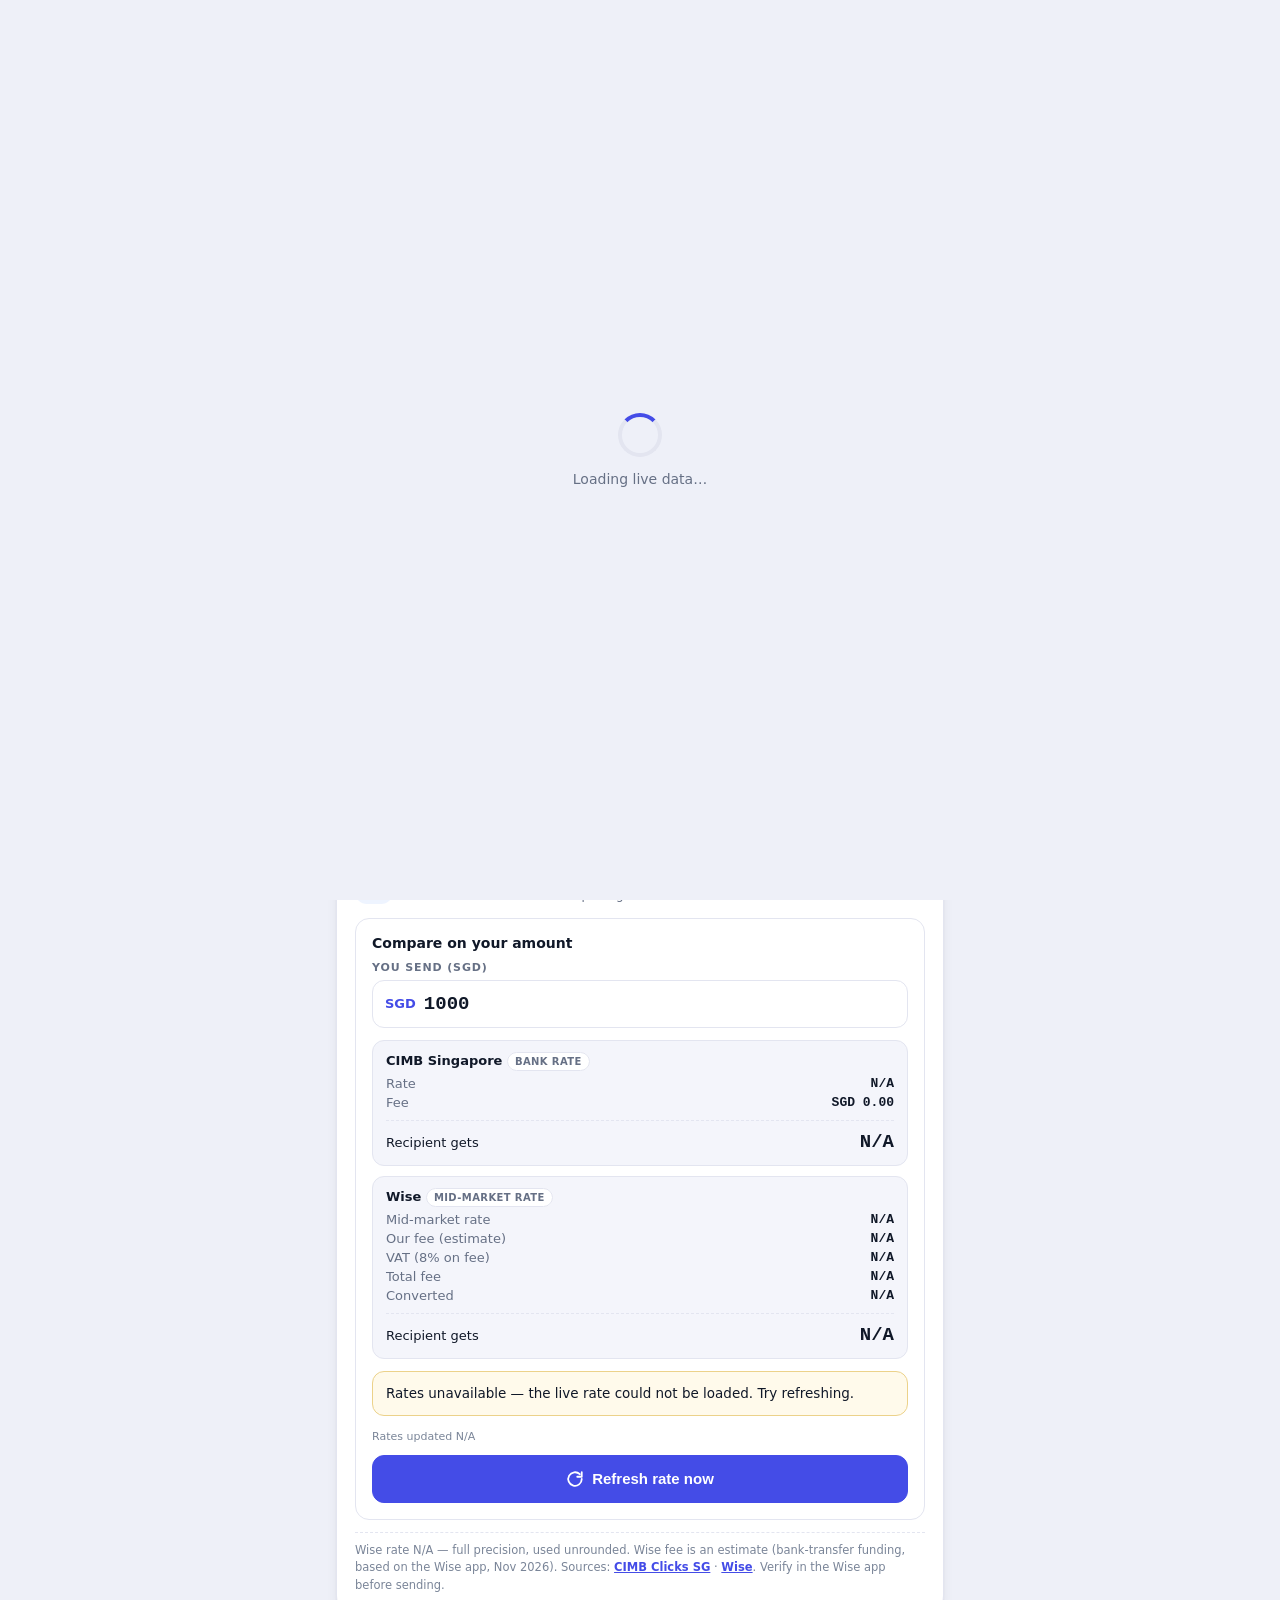
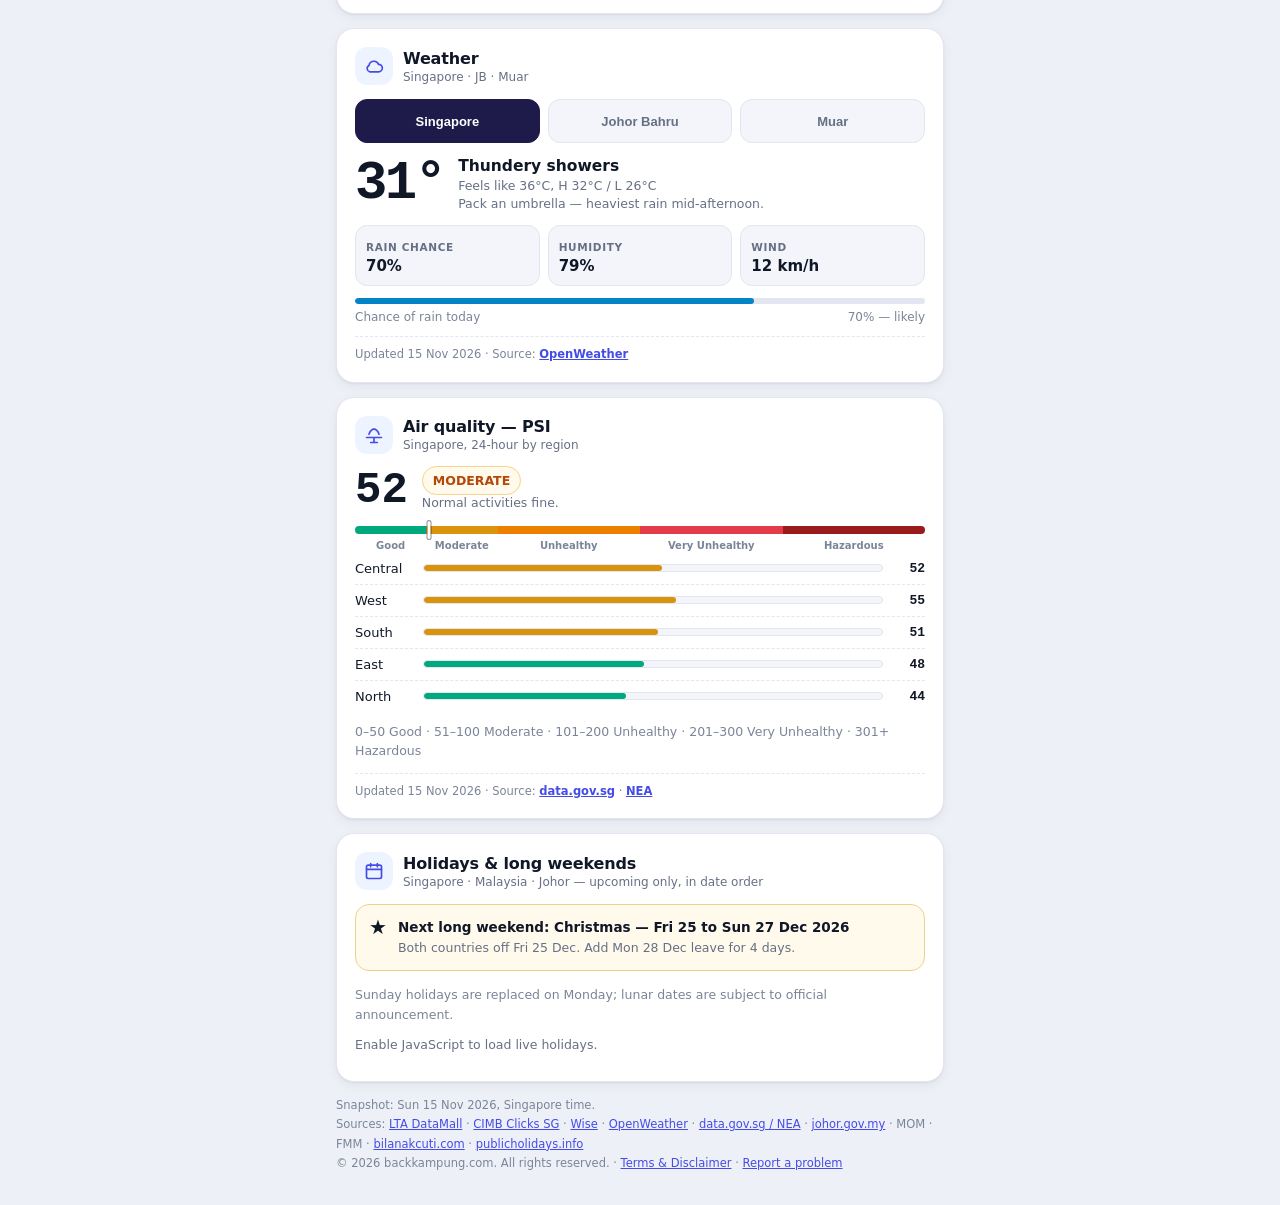
==== commit 02be7d39: "Hardening v2026-11-23.1: crash/security/resilience — lastData core-only guard, bg-refresh no-wipe + " ====
--- a/index.html
+++ b/index.html
@@ -1,10 +1,11 @@
 <!doctype html>
-<!-- sgmydash page version: 2026-11-21.13 — bump on every deploy so the live version can be confirmed from the served HTML -->
+<!-- sgmydash page version: 2026-11-23.1 — bump on every deploy so the live version can be confirmed from the served HTML -->
 <html lang="en">
 <head>
 <meta charset="utf-8" />
 <meta name="viewport" content="width=device-width, initial-scale=1, viewport-fit=cover" />
 <meta name="color-scheme" content="light dark" />
+<meta http-equiv="Content-Security-Policy" content="default-src 'self'; style-src 'self' 'unsafe-inline'; script-src 'self' 'unsafe-inline'; connect-src https://api.sgmydash.backkampung.com; img-src 'self' data:; frame-ancestors 'none'; base-uri 'self'; form-action 'none'" />
 <link rel="icon" type="image/svg+xml" href="data:image/svg+xml,%3Csvg xmlns='http://www.w3.org/2000/svg' viewBox='0 0 64 64'%3E%3Crect width='64' height='64' rx='14' fill='%231e1b4b'/%3E%3Ctext x='32' y='44' font-size='36' text-anchor='middle' fill='%23facc15' font-family='Arial,sans-serif' font-weight='bold'%3E%E2%87%84%3C/text%3E%3C/svg%3E" />
 <title>SG–MY Cross-Border Dashboard</title>
 <meta name="description" content="Live Causeway checkpoint speeds, CIMB vs Wise SGD to MYR rates, Singapore/JB/Muar weather, PSI and holidays — in English, 中文 and Bahasa Malaysia." />
@@ -435,19 +436,21 @@
   <footer>
     <span id="footerSnapshot">Snapshot: Sun 15 Nov 2026, Singapore time.</span><br>
     <span data-i18n="footer_sources">Sources:</span> <a href="https://datamall.lta.gov.sg/content/datamall/en.html" target="_blank" rel="noopener">LTA DataMall</a> · <a href="https://www.cimbclicks.com.sg/sgd-to-myr" target="_blank" rel="noopener">CIMB Clicks SG</a> · <a href="https://wise.com/" target="_blank" rel="noopener">Wise</a> · <a href="https://openweathermap.org/" target="_blank" rel="noopener">OpenWeather</a> · <a href="https://data.gov.sg/" target="_blank" rel="noopener">data.gov.sg / NEA</a> · <a href="https://www.johor.gov.my/" target="_blank" rel="noopener">johor.gov.my</a> · MOM · FMM · <a href="https://www.bilanakcuti.com/" target="_blank" rel="noopener">bilanakcuti.com</a> · <a href="https://publicholidays.info/malaysia/johor/" target="_blank" rel="noopener">publicholidays.info</a><br>
-    © 2026 backkampung.com. <span data-i18n="footer_rights">All rights reserved.</span> · <a href="terms.html" data-i18n="footer_terms">Terms &amp; Disclaimer</a> · <a href="https://github.com/backkampung/sgmydash/issues" target="_blank" rel="noopener" data-i18n="footer_feedback">Report a problem</a>
+    © 2026 backkampung.com. <span data-i18n="footer_rights">All rights reserved.</span> · <a href="terms.html" data-i18n="footer_terms">Terms &amp; Disclaimer</a> · <a href="mailto:contact@backkampung.com" data-i18n="footer_feedback">Report a problem</a>
   </footer>
 </div>
 
 <script>
 (function(){
   'use strict';
-  function fmt(n){ return n.toLocaleString('en-SG',{minimumFractionDigits:2, maximumFractionDigits:2}); }
+  function fmt(n){ n = Number(n); return isFinite(n) ? n.toLocaleString('en-SG',{minimumFractionDigits:2, maximumFractionDigits:2}) : 'N/A'; }   // null / Infinity / NaN render as N/A, never throw or print ∞
   // Recipient amount with the cents muted (XE-style) — the whole MYR stands out, the cents stay readable.
   function fmtRecv(v){ var s = fmt(v); var i = s.lastIndexOf('.'); if(i < 0) return 'MYR ' + s; return 'MYR ' + s.slice(0,i) + '<span class="trail">' + s.slice(i) + '</span>'; }
   function degC(s){ return String(s).replace(/(\d)C/g, '$1°C'); }   // Worker sends "26C" — render as "26°C"
   function $(id){ return document.getElementById(id); }
   function setText(id, v){ var el = $(id); if(el) el.textContent = v; }   // no-op when the id is missing
+  function setHidden(id, v){ var el = $(id); if(el) el.hidden = v; }   // no-op when the id is missing
+  function toggleBest(id, on){ var el = $(id); if(el) el.classList.toggle('best', on); }   // no-op when the id is missing
   function fmtTime(v){
     if(!v) return null;
     var d = (typeof v==='number') ? new Date(v) : new Date(v);
@@ -786,6 +789,7 @@
     return m[1] + '% — ' + t(k);
   }
   function trWxAdvice(s){
+    s = String(s == null ? '' : s);   // a wrong-typed advice (e.g. a number) must not throw on .slice
     if(!s) return s;
     if(s === 'Weather unavailable.') return t('wx_advice_na');
     var m = WX_ADVICE[s];
@@ -808,6 +812,7 @@
     if(!sendAmt) return;
     var amt = parseFloat(sendAmt.value);
     var cimbRecvEl = $('cimbRecv'), wiseRecvEl = $('wiseRecv'), verdict = $('verdict');
+    if(!cimbRecvEl || !wiseRecvEl || !verdict) return;   // a missing id must not abort setLang / applyRates mid-way
     if(!isFinite(amt) || amt < 0){ cimbRecvEl.textContent='—'; wiseRecvEl.textContent='—'; verdict.textContent=t('verdict_type'); return; }
     // No live rate — show — while still loading, N/A only once a fetch has really failed.
     var cimbOk = (CIMB_RATE != null && !isNaN(CIMB_RATE));
@@ -815,22 +820,22 @@
     if(!cimbOk || !wiseOk){
       var na = ratesSettled ? 'N/A' : '—';
       if(!cimbOk){
-        $('cimbRateVal').textContent = na;
+        setText('cimbRateVal', na);
         cimbRecvEl.textContent = na;
       }
       if(!wiseOk){
-        $('wiseRateVal').textContent = na;
-        $('wiseOurFee').textContent = na;
-        $('wiseVat').textContent = na;
-        $('wiseFeeOut').textContent = na;
-        $('wiseNet').textContent = na;
+        setText('wiseRateVal', na);
+        setText('wiseOurFee', na);
+        setText('wiseVat', na);
+        setText('wiseFeeOut', na);
+        setText('wiseNet', na);
         wiseRecvEl.textContent = na;
-        $('wiseRateFoot').textContent = na;
+        setText('wiseRateFoot', na);
       }
-      $('cimbBest').hidden = true;
-      $('wiseBest').hidden = true;
-      $('cimbBox').classList.remove('best');
-      $('wiseBox').classList.remove('best');
+      setHidden('cimbBest', true);
+      setHidden('wiseBest', true);
+      toggleBest('cimbBox', false);
+      toggleBest('wiseBox', false);
       verdict.textContent = ratesSettled ? t('verdict_na') : t('verdict_loading');
       return;
     }
@@ -841,15 +846,15 @@
     var wiseOut = net * MID_RATE;
     cimbRecvEl.innerHTML = fmtRecv(cimbOut);
     wiseRecvEl.innerHTML = fmtRecv(wiseOut);
-    $('wiseOurFee').textContent = 'SGD ' + fmt(wf.ourFee);
-    $('wiseVat').textContent = 'SGD ' + fmt(wf.vat);
-    $('wiseFeeOut').textContent = 'SGD ' + fmt(fee);
-    $('wiseNet').textContent = 'SGD ' + fmt(net);
+    setText('wiseOurFee', 'SGD ' + fmt(wf.ourFee));
+    setText('wiseVat', 'SGD ' + fmt(wf.vat));
+    setText('wiseFeeOut', 'SGD ' + fmt(fee));
+    setText('wiseNet', 'SGD ' + fmt(net));
     var wiseWins = wiseOut >= cimbOut;
-    $('wiseBest').hidden = !wiseWins;
-    $('cimbBest').hidden = wiseWins;
-    $('wiseBox').classList.toggle('best', wiseWins);
-    $('cimbBox').classList.toggle('best', !wiseWins);
+    setHidden('wiseBest', !wiseWins);
+    setHidden('cimbBest', wiseWins);
+    toggleBest('wiseBox', wiseWins);
+    toggleBest('cimbBox', !wiseWins);
     var diff = Math.abs(wiseOut - cimbOut);
     var breakeven = amt - (cimbOut / MID_RATE);
     // Verdict is built only from fmt() output (numbers) — never interpolate raw strings here.
@@ -875,10 +880,10 @@
     setText('wxHum', d.hum);
     setText('wxWind', d.wind);
     setText('rainLabel', trRainLabel(d.rainLabel));
-    $('rainBar').style.width = d.bar;
-    tabs.forEach(function(t){ t.setAttribute('aria-selected', t.getAttribute('data-city')===key ? 'true':'false'); });
-  }
-  tabs.forEach(function(t){ t.addEventListener('click', function(){ setCity(t.getAttribute('data-city')); }); });
+    var rb = $('rainBar'); if(rb) rb.style.width = d.bar;
+    tabs.forEach(function(tab){ tab.setAttribute('aria-selected', tab.getAttribute('data-city')===key ? 'true':'false'); });
+  }
+  tabs.forEach(function(tab){ tab.addEventListener('click', function(){ setCity(tab.getAttribute('data-city')); }); });
 
   /* ============ Apply helpers — update DOM in place, no reload ============ */
   function statusForSpeed(s){
@@ -907,6 +912,7 @@
       if(speed == null){ showDirectionNA(el); return; }
       speed = Number(speed);
       if(!isFinite(speed) || speed < 0){ showDirectionNA(el); return; }
+      if(speed > 120) speed = 120;   // clamp — an implausible speed is a bad upstream value, not a real reading
       var band = Number(d.band);
       if(!isFinite(band)) band = bandForSpeed(speed);
       band = Math.max(1, Math.min(8, Math.round(band)));
@@ -971,6 +977,7 @@
       if(v == null){ regionNA(r); return; }
       v = Number(v);
       if(!isFinite(v)){ regionNA(r); return; }
+      v = Math.max(0, Math.min(500, v));   // clamp — an implausible PSI is a bad upstream value, not a real reading
       if(v > max) max = v;
       var row = document.querySelector('[data-region="'+r+'"]');
       if(!row) return;
@@ -985,6 +992,7 @@
     if(!updated){ showPsiNA(); return; }   // no region matched a row — nothing was applied
     var overall = (psi.overall != null) ? Number(psi.overall) : (max || null);
     if(overall != null && !isFinite(overall)) overall = (max || null);
+    if(overall != null) overall = Math.max(0, Math.min(500, overall));   // clamp to the plausible PSI range
     if(overall != null){
       setText('psiOverall', overall);
       setText('psiBand', psiBandLabel(overall));
@@ -992,12 +1000,23 @@
       var mk = $('psiMarker'); if(mk){ mk.style.display = ''; mk.style.left = Math.min(98, Math.max(2, overall / 4)) + '%'; }
       setText('psiAdvice', trPsiAdvice(psiBandKey(overall)));
     }
+    setText('psiNote', t('psi_note'));   // restore the band legend — a transient failure must not leave "PSI unavailable." there after recovery
     setText('psiUpdated', fmtTime(psi.updatedAt) || 'N/A');
   }
   function applyWeather(w){
     if(!w || typeof w !== 'object'){ showWeatherNA(); return; }
+    // Merge over the N/A template (not the previous state) and keep only
+    // string fields — a partial city object shows N/A for its missing fields
+    // instead of stale values, and a wrong-typed field can't poison the state.
+    function pickWx(src){
+      var out = {};
+      ['temp','cond','feels','advice','rain','hum','wind','rainLabel','bar'].forEach(function(k){
+        if(src && typeof src[k] === 'string') out[k] = src[k];
+      });
+      return out;
+    }
     ['sg','jb','muar'].forEach(function(k){
-      if(w[k] && typeof w[k] === 'object') WX[k] = Object.assign({}, WX[k], w[k]);
+      if(w[k] && typeof w[k] === 'object') WX[k] = Object.assign({}, WX_NA, pickWx(w[k]));
       else WX[k] = Object.assign({}, WX_NA);   // city missing from the feed — N/A, not stale
     });
     setText('wxUpdated', fmtTime(w.updatedAt) || 'N/A');
@@ -1022,6 +1041,7 @@
     return d.getFullYear() + '-' + p2(d.getMonth() + 1) + '-' + p2(d.getDate());
   }
   function isoOf(h){
+    if(!h || typeof h !== 'object') return '';   // a null / non-object item can't render — drop it instead of throwing
     var v = h.iso || h.dateISO || h.dateIso || '';
     if(/^\d{4}-\d{2}-\d{2}/.test(String(v))) return String(v).slice(0,10);
     var raw = String(h.date || '');
@@ -1139,6 +1159,11 @@
       var lw = trLongWeekend(h.nextLongWeekend.title, h.nextLongWeekend.detail);
       if(lw.title) setText('lwTitle', lw.title);
       if(lw.detail) setText('lwDetail', lw.detail);
+    } else {
+      // No long weekend in range — clear any stale "unavailable" title left
+      // by an earlier failed load, so it doesn't sit above a healthy list.
+      setText('lwTitle', '');
+      setText('lwDetail', '');
     }
     renderMergedList($('holAll'), merged);
   }
@@ -1151,8 +1176,11 @@
     var wise = r.wise || {};
     var cimbRate = (typeof cimb==='number') ? cimb : (cimb.rate != null ? cimb.rate : r.cimbRate);
     var midRate  = (typeof wise==='number') ? wise : (wise.midRate != null ? wise.midRate : (wise.rate != null ? wise.rate : r.midRate));
-    CIMB_RATE = (cimbRate != null && isFinite(Number(cimbRate)) && Number(cimbRate) > 0) ? Number(cimbRate) : null;
-    MID_RATE = (midRate != null && isFinite(Number(midRate)) && Number(midRate) > 0) ? Number(midRate) : null;
+    // Sanity band for SGD→MYR — a decimal slip (31.7) or a wrong pair from a
+    // redesigned source page is rejected, so a bad rate shows N/A instead of
+    // driving a money decision.
+    CIMB_RATE = (cimbRate != null && isFinite(Number(cimbRate)) && Number(cimbRate) >= 1 && Number(cimbRate) <= 10) ? Number(cimbRate) : null;
+    MID_RATE = (midRate != null && isFinite(Number(midRate)) && Number(midRate) >= 1 && Number(midRate) <= 10) ? Number(midRate) : null;
     setText('cimbRateVal', (CIMB_RATE != null) ? CIMB_RATE : 'N/A');
     setText('wiseRateVal', (MID_RATE != null) ? MID_RATE : 'N/A');
     setText('wiseRateFoot', (MID_RATE != null) ? MID_RATE : 'N/A');
@@ -1174,7 +1202,7 @@
   // holidays). Each section degrades to its own N/A, so one bad section can't take the page down.
   function applyData(data, coreOnly){
     if(!data || typeof data !== 'object'){ if(coreOnly) showCoreNA(); else showDataNA(); return; }
-    lastData = data;   // kept so a language switch can re-render the same data without a new fetch
+    if(!coreOnly) lastData = data;   // only a full payload is safe to re-render on a language switch — a core-only refresh carries no holidays, and caching it would blank the holidays card on the next language switch
     try{ if(data.checkpoints) applyCheckpoints(data.checkpoints); else showCheckpointsNA(); }catch(e){ showCheckpointsNA(); }
     try{ if(data.weather) applyWeather(data.weather); else showWeatherNA(); }catch(e){ showWeatherNA(); }
     try{ if(data.psi) applyPsi(data.psi); else showPsiNA(); }catch(e){ showPsiNA(); }
@@ -1183,6 +1211,7 @@
     }
     var genTime = fmtTime(data.generatedAt);
     if(genTime) setText('footerSnapshot', t('footer_snapshot') + ' ' + genTime + t('footer_sg_time') + (data.stale ? t('footer_stale') : ''));
+    else setText('footerSnapshot', t('footer_snapshot') + t('footer_stale'));   // no valid timestamp — never leave the baked date on screen as if it were current
   }
 
   /* ============ Data N/A — when the Worker data fetch fails (or a section is
@@ -1256,7 +1285,7 @@
   function fetchWorkerData(url){
     // Dashboard data from the Worker /data endpoint — the data object, or null when the Worker is down / it times out.
     if(!WORKER_URL) return Promise.resolve(null);
-    return fetchJson(url || WORKER_DATA_URL, 10000).then(function(d){
+    return fetchJson(url || WORKER_DATA_URL, 20000).then(function(d){
       if(!d || typeof d !== 'object') return null;
       return d;
     });
@@ -1266,27 +1295,51 @@
   // (?sections=core / holidays; omitted = full). applyFn gets the data plus true
   // when only the core sections should be applied.
   var dataLoadInFlight = false;
+  var hasAppliedData = false;   // true once any payload has been applied — a failed background refresh must not wipe good data to N/A
   function loadData(applyFn, naFn, sections, quiet, _retried){
     if(dataLoadInFlight) return Promise.resolve(null);   // a refresh is already running
     dataLoadInFlight = true;
     var url = sections ? WORKER_DATA_URL + '?sections=' + sections : WORKER_DATA_URL;
     return fetchWorkerData(url).then(function(data){
       dataLoadInFlight = false;
-      if(!data){ if(!quiet) naFn(); return null; }
-      // Checkpoints missing (a transient LTA hiccup in the Worker) — retry
-      // once before showing N/A, so a single failed LTA run doesn't blank
-      // the card until the next 30-min refresh.
+      if(!data){
+        // Total fetch failure — retry once (a transient blip, e.g. signal
+        // dropping while crossing the Causeway), then only blank the cards
+        // if nothing has ever loaded; otherwise keep the last good data
+        // on screen and let the next refresh try again. The internal retry
+        // runs only for background refreshes (not quiet) — the initial load
+        // already gets its own retry via loadDataRetry.
+        if(!_retried && !quiet){
+          return new Promise(function(resolve){
+            setTimeout(function(){ loadData(applyFn, naFn, sections, quiet, true).then(resolve); }, 3000);
+          });
+        }
+        if(!quiet && !hasAppliedData) naFn();
+        return null;
+      }
+      // A section missing (a transient upstream hiccup in the Worker) — retry
+      // once before showing N/A, so a single failed run doesn't blank a card
+      // until the next refresh. Checkpoints / weather / PSI are expected on a
+      // full load and on a core load; holidays on a full load and on a
+      // holidays-only load.
       var hasCp = data.checkpoints && data.checkpoints.directions && Object.keys(data.checkpoints.directions).length > 0;
-      if(!_retried && sections !== 'holidays' && !hasCp){
+      var hasHol = data.holidays && data.holidays.all && data.holidays.all.length > 0;
+      var hasWx = data.weather && (data.weather.sg || data.weather.jb || data.weather.muar);
+      var hasPsi = data.psi && data.psi.overall != null;
+      var wantCpWxPsi = sections !== 'holidays';
+      var wantHol = sections !== 'core';
+      if(!_retried && ((wantCpWxPsi && (!hasCp || !hasWx || !hasPsi)) || (wantHol && !hasHol))){
         return new Promise(function(resolve){
           setTimeout(function(){ loadData(applyFn, naFn, sections, quiet, true).then(resolve); }, 3000);
         });
       }
       if(sections !== 'holidays' && data.generatedAt && data.generatedAt === lastDataGen) return data;   // unchanged — skip re-applying
+      if(sections !== 'holidays' && lastDataGen && data.generatedAt && data.generatedAt < lastDataGen) return data;   // a slow retry must not overwrite fresher data
       lastDataGen = data.generatedAt;
+      hasAppliedData = true;
       applyFn(data, sections === 'core');
       return data;
-    }).catch(function(){ dataLoadInFlight = false; if(!quiet) naFn(); return null; });
+    }).catch(function(){ dataLoadInFlight = false; if(!quiet && !hasAppliedData) naFn(); return null; });
   }
   function applyHolidaysSection(data){
     if(data && data.holidays) applyHolidays(data.holidays);
@@ -1296,18 +1349,18 @@
     // Rates from the Worker — { wiseRate, cimbRate, updatedAt } (either rate may be
     // null), or null when the Worker is down / it times out.
     if(!WORKER_URL) return Promise.resolve(null);
-    return fetchJson(WORKER_URL, 8000).then(function(j){
+    return fetchJson(WORKER_URL, 15000).then(function(j){
       if(!j || typeof j !== 'object') return null;
       var r = (j.rates && typeof j.rates === 'object') ? j.rates : j;
       var wise = r.wise, cimb = r.cimb;
       var wiseRate = (wise != null && typeof wise === 'object') ? (wise.midRate != null ? wise.midRate : wise.rate) : (typeof wise === 'number' ? wise : (r.midRate != null ? r.midRate : r.wiseRate));
       var cimbRate = (cimb != null && typeof cimb === 'object') ? cimb.rate : (typeof cimb === 'number' ? cimb : r.cimbRate);
-      wiseRate = (wiseRate != null && isFinite(Number(wiseRate)) && Number(wiseRate) > 0) ? Number(wiseRate) : null;
-      cimbRate = (cimbRate != null && isFinite(Number(cimbRate)) && Number(cimbRate) > 0) ? Number(cimbRate) : null;
+      wiseRate = (wiseRate != null && isFinite(Number(wiseRate)) && Number(wiseRate) >= 1 && Number(wiseRate) <= 10) ? Number(wiseRate) : null;
+      cimbRate = (cimbRate != null && isFinite(Number(cimbRate)) && Number(cimbRate) >= 1 && Number(cimbRate) <= 10) ? Number(cimbRate) : null;
       if(wiseRate == null && cimbRate == null) return null;
-      var t = r.updated_at || r.updatedAt || (wise && (wise.updated_at || wise.updatedAt)) || (cimb && (cimb.updated_at || cimb.updatedAt)) || null;   // no timestamp from the Worker — leave it null, never invent one
-      if(typeof t === 'number' && t < 1e11) t = t * 1000;   // epoch seconds → ms
-      return { wiseRate: wiseRate, cimbRate: cimbRate, updatedAt: t };
+      var updTs = r.updated_at || r.updatedAt || (wise && (wise.updated_at || wise.updatedAt)) || (cimb && (cimb.updated_at || cimb.updatedAt)) || null;   // no timestamp from the Worker — leave it null, never invent one
+      if(typeof updTs === 'number' && updTs < 1e11) updTs = updTs * 1000;   // epoch seconds → ms
+      return { wiseRate: wiseRate, cimbRate: cimbRate, updatedAt: updTs };
     });
   }
   function loadRates(quiet){
@@ -1319,7 +1372,10 @@
       if(wk.wiseRate != null) merged.wise = { midRate: wk.wiseRate };
       if(wk.cimbRate != null) merged.cimb = { rate: wk.cimbRate };
       applyRates(merged);
-      ratesFetchedAt = Date.now();   // rate is fresh again — restart the 5-min staleness clock
+      // Only restart the 5-min staleness clock when BOTH rates are present —
+      // a partial success (one rate N/A) leaves the button live so the user
+      // can retry at once instead of waiting 5 minutes.
+      ratesFetchedAt = (CIMB_RATE != null && MID_RATE != null) ? Date.now() : 0;
       updateRateBtn();
       return true;
     }).catch(function(){ if(!quiet) applyRatesNA(); ratesFetchedAt = 0; updateRateBtn(); return false; });
@@ -1450,7 +1506,7 @@
       });
     });
   }
-  Promise.all([loadDataRetry(applyData, showDataNA), loadRatesRetry()]).then(hideLoader);
+  Promise.all([loadDataRetry(applyData, showDataNA), loadRatesRetry()]).then(hideLoader, hideLoader);   // hide the loader even if a promise rejects — never block the page forever
 
   calcCmp();
   setCity('sg');
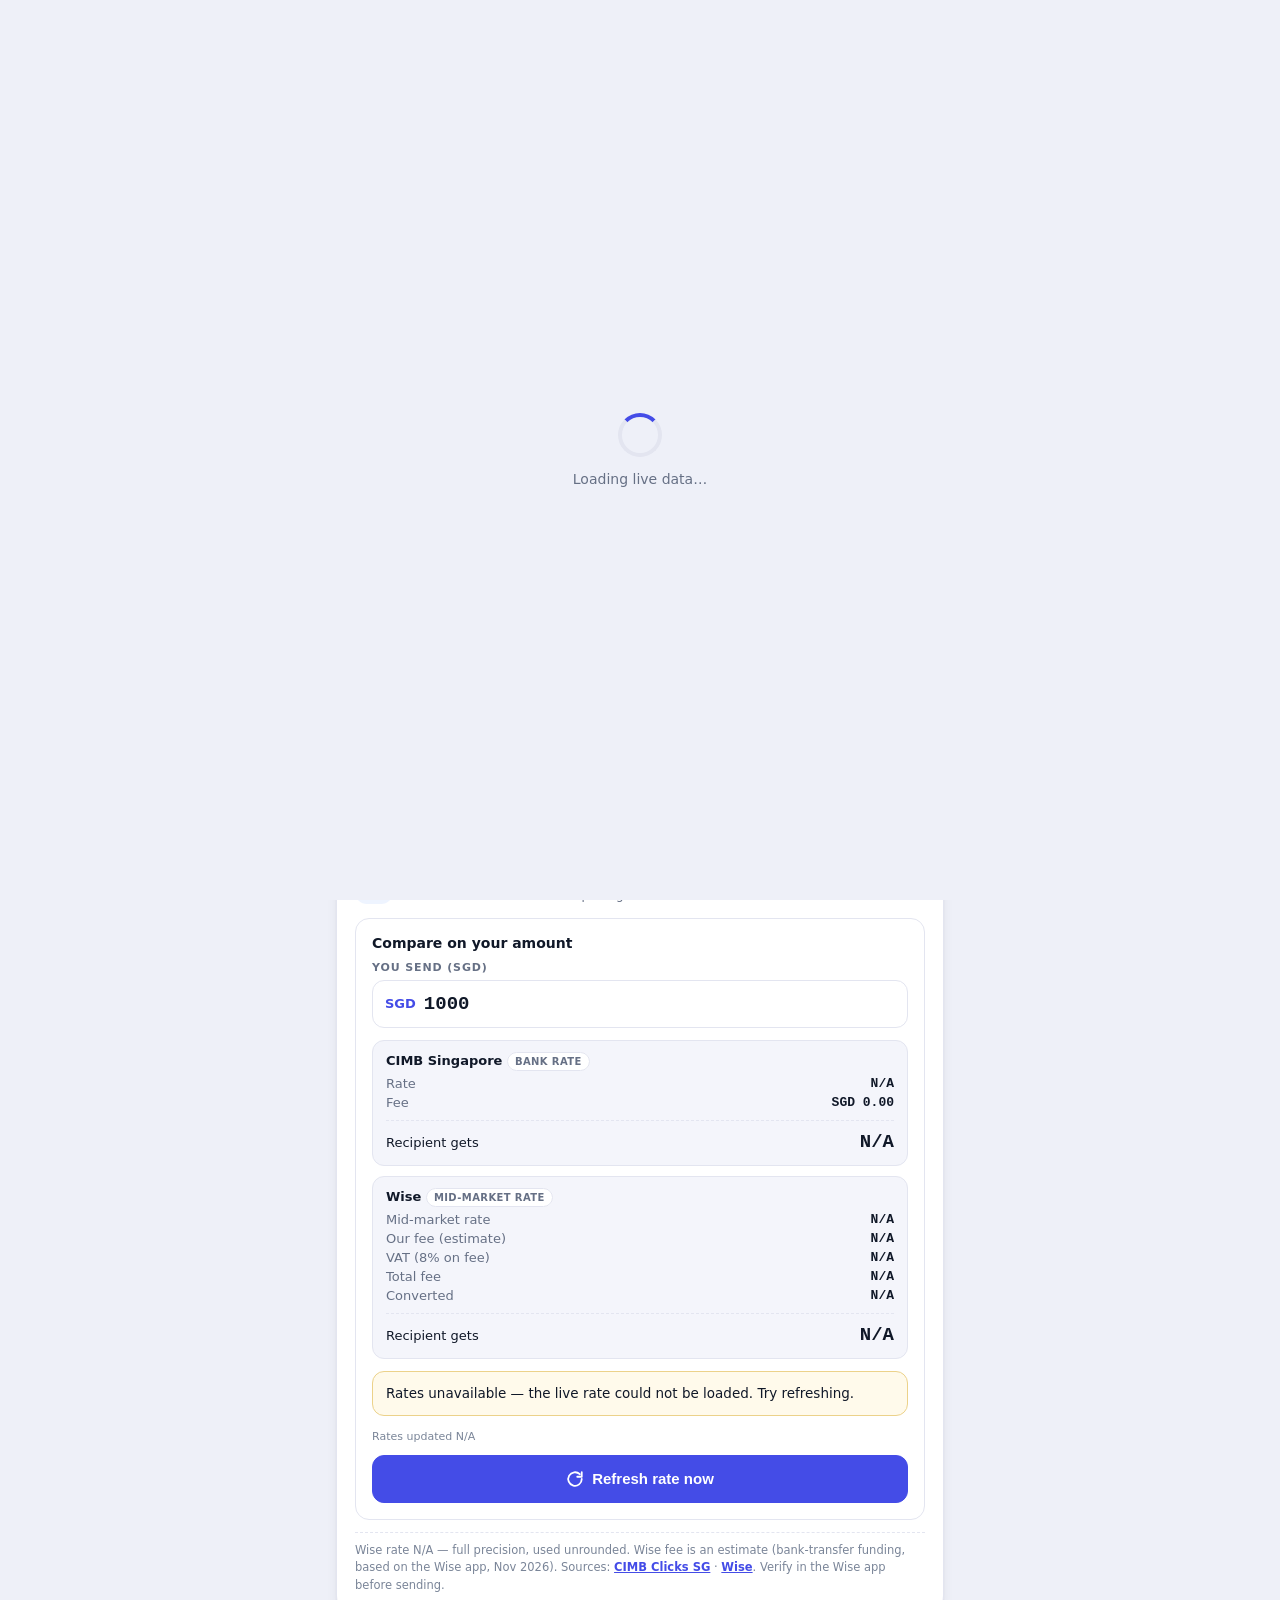
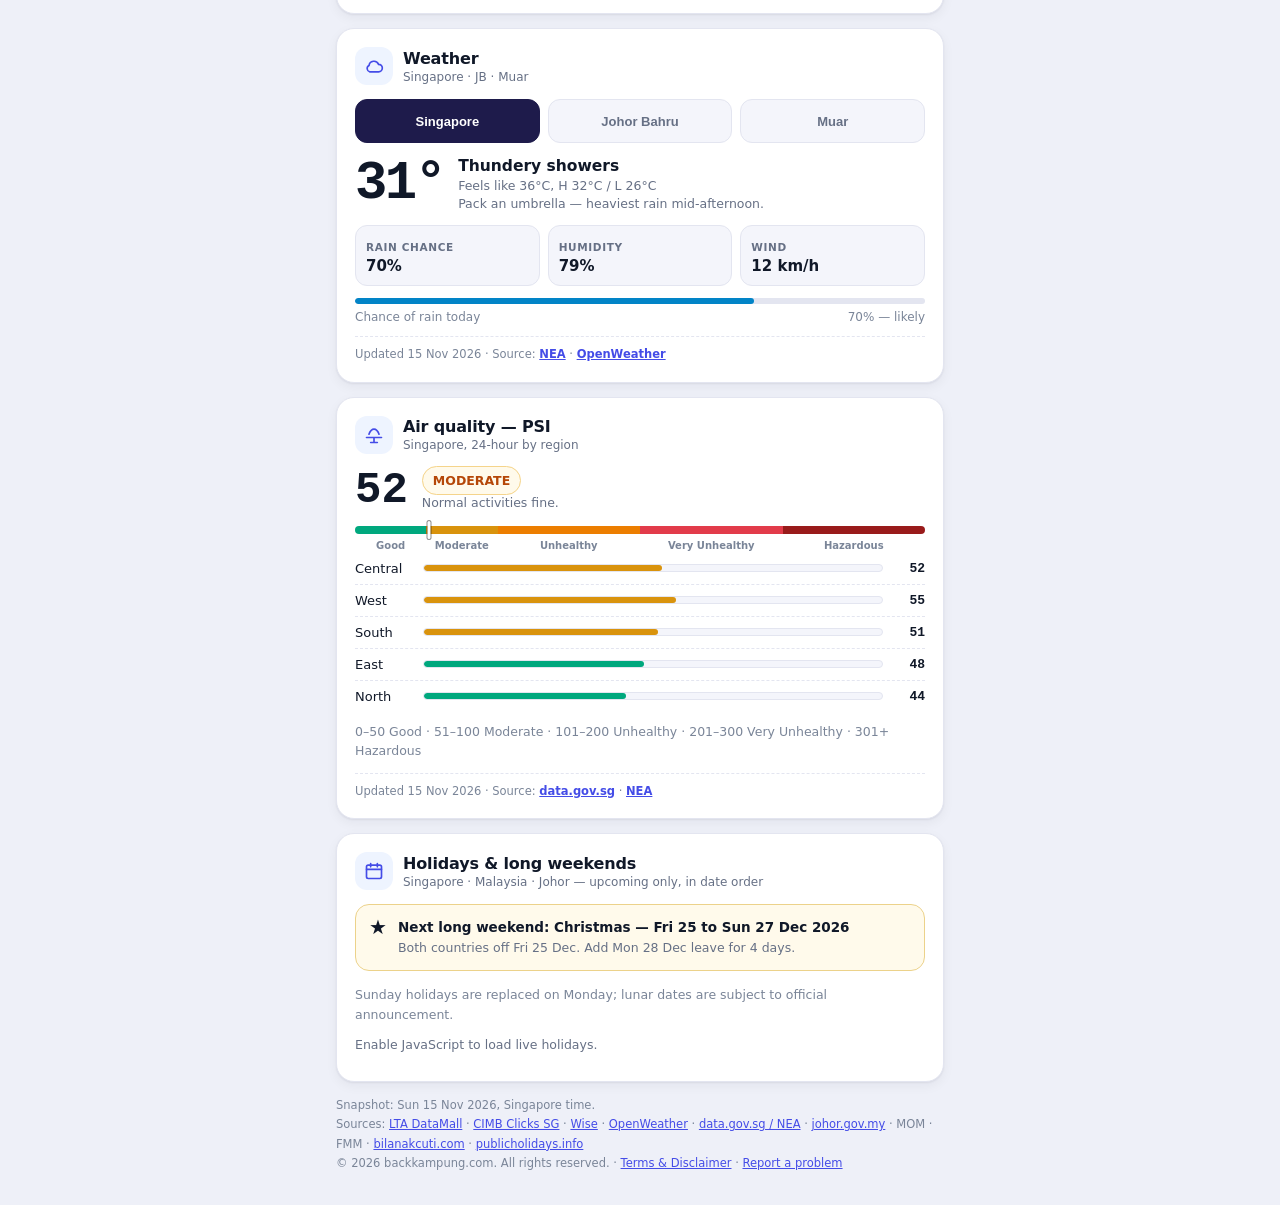
==== commit 3c825522: "SG weather: NEA (data.gov.sg) instead of OpenWeather; JB/Muar stay on OpenWeather (page v2026-11-28." ====
--- a/index.html
+++ b/index.html
@@ -1,5 +1,5 @@
 <!doctype html>
-<!-- sgmydash page version: 2026-11-23.1 — bump on every deploy so the live version can be confirmed from the served HTML -->
+<!-- sgmydash page version: 2026-11-28.1 — bump on every deploy so the live version can be confirmed from the served HTML -->
 <html lang="en">
 <head>
 <meta charset="utf-8" />
@@ -374,7 +374,7 @@
       </div>
       <div class="rainbar" aria-hidden="true"><i id="rainBar" style="width:70%"></i></div>
       <div class="rain-label"><span data-i18n="wx_rain_today">Chance of rain today</span><span id="rainLabel">70% — likely</span></div>
-      <p class="src-foot"><span data-i18n="updated">Updated</span> <span id="wxUpdated">15 Nov 2026</span> · <span data-i18n="wx_source">Source:</span> <a href="https://openweathermap.org/" target="_blank" rel="noopener">OpenWeather</a></p>
+      <p class="src-foot"><span data-i18n="updated">Updated</span> <span id="wxUpdated">15 Nov 2026</span> · <span data-i18n="wx_source">Source:</span> <a href="https://www.nea.gov.sg/" target="_blank" rel="noopener">NEA</a> · <a href="https://openweathermap.org/" target="_blank" rel="noopener">OpenWeather</a></p>
     </section>
 
     <!-- 4 · PSI — Worker, auto-updates every 30 min -->
